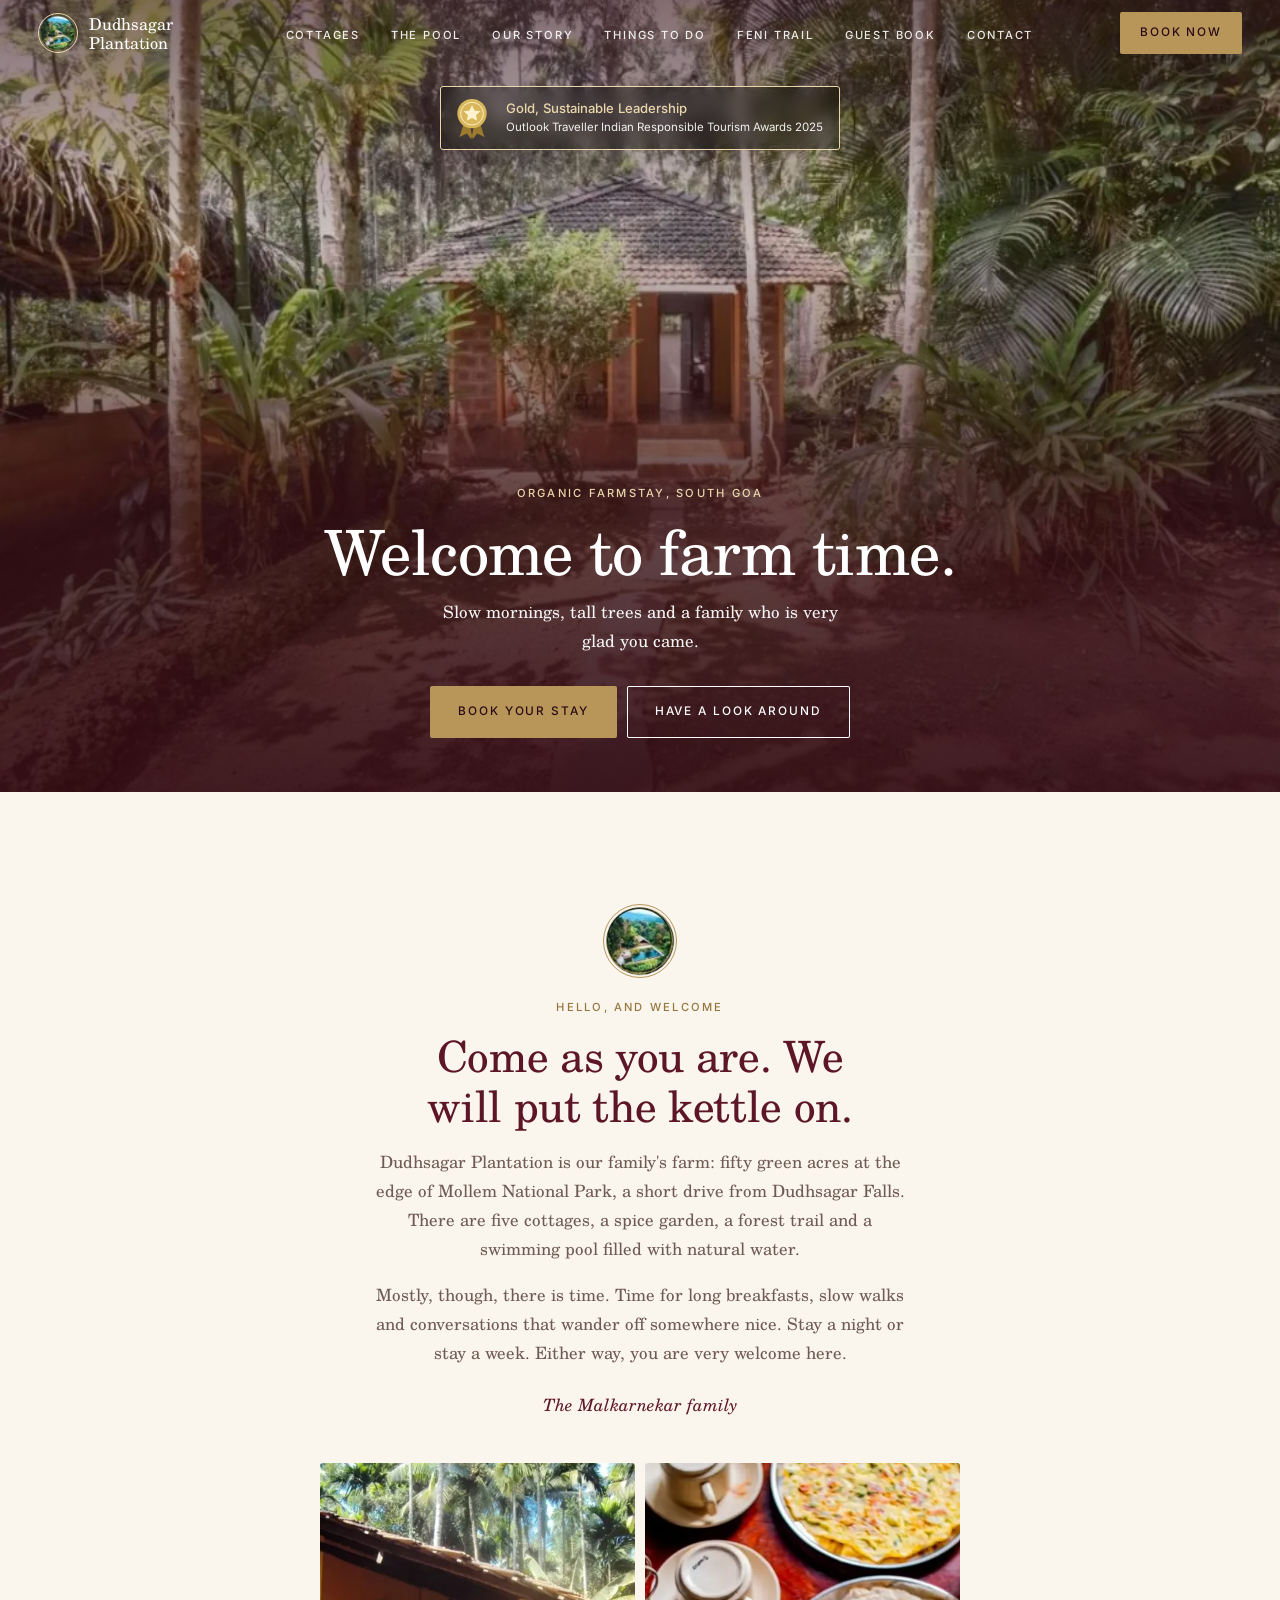
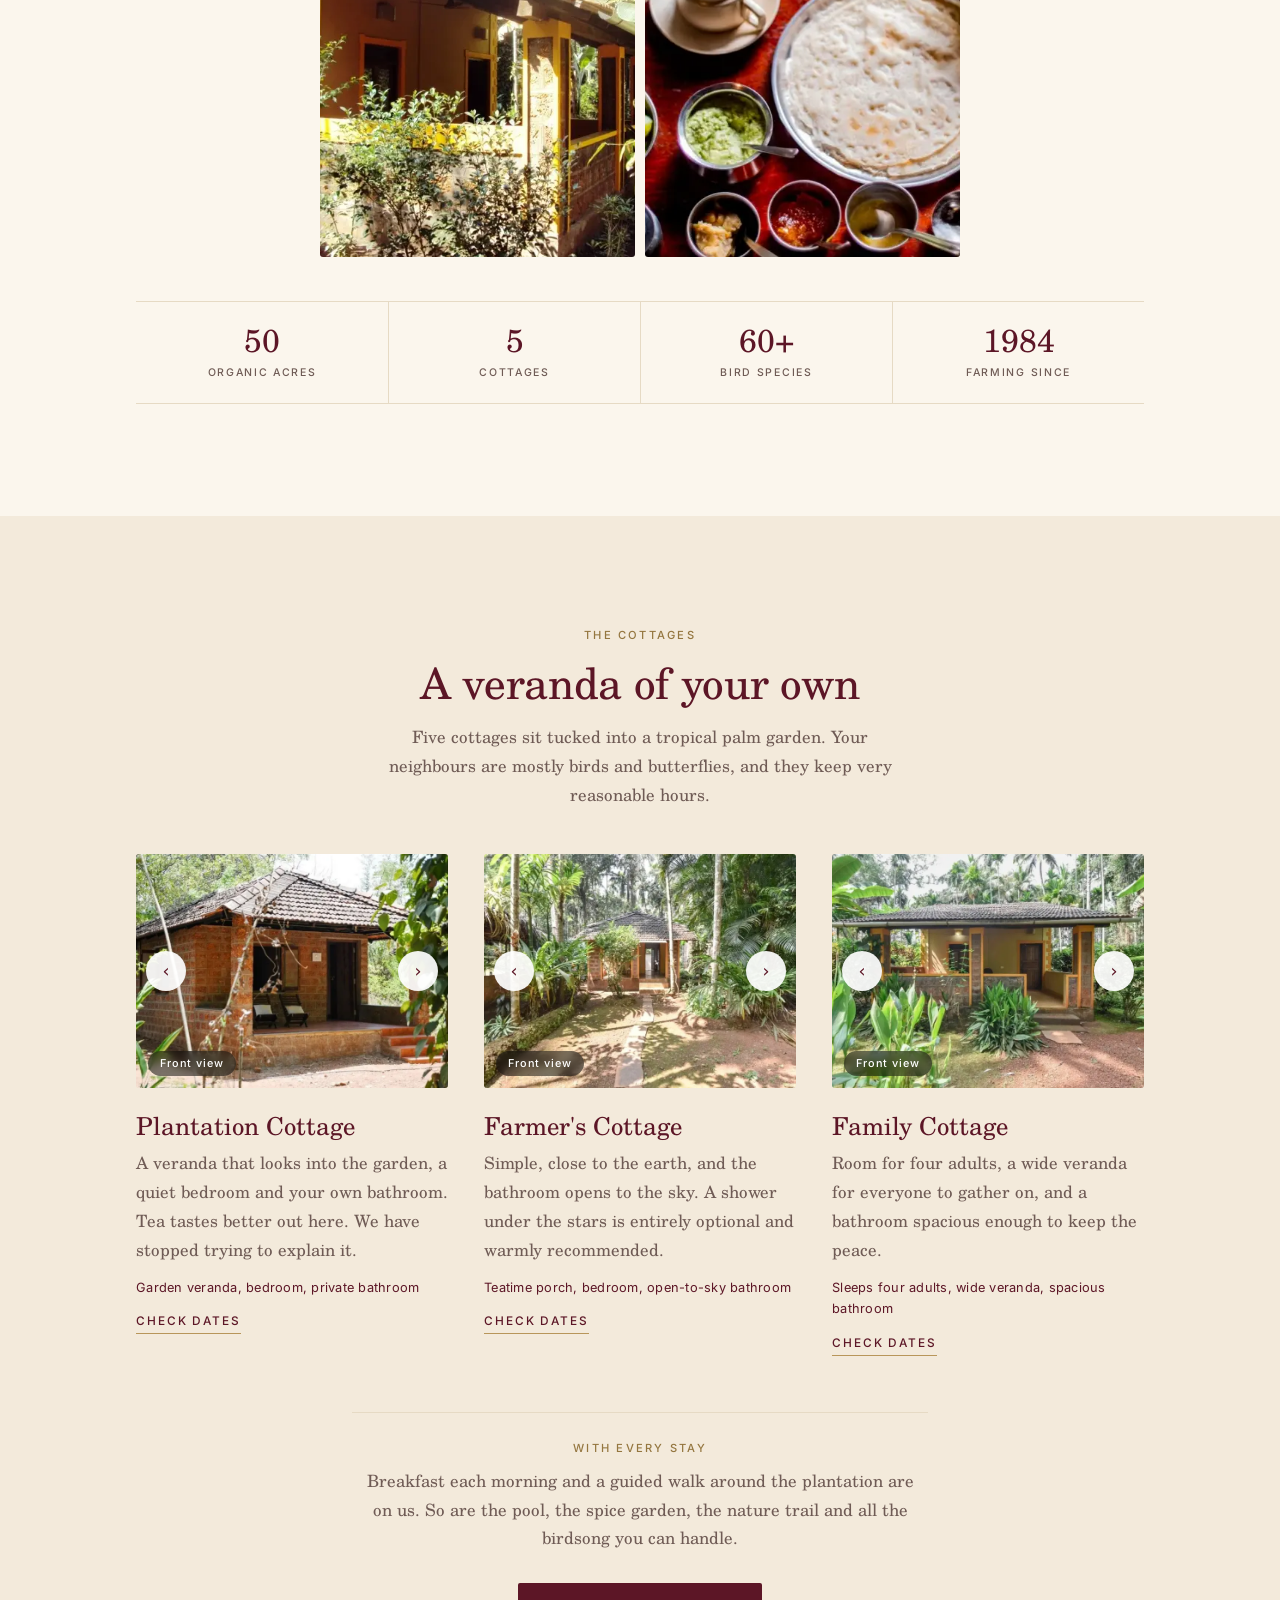
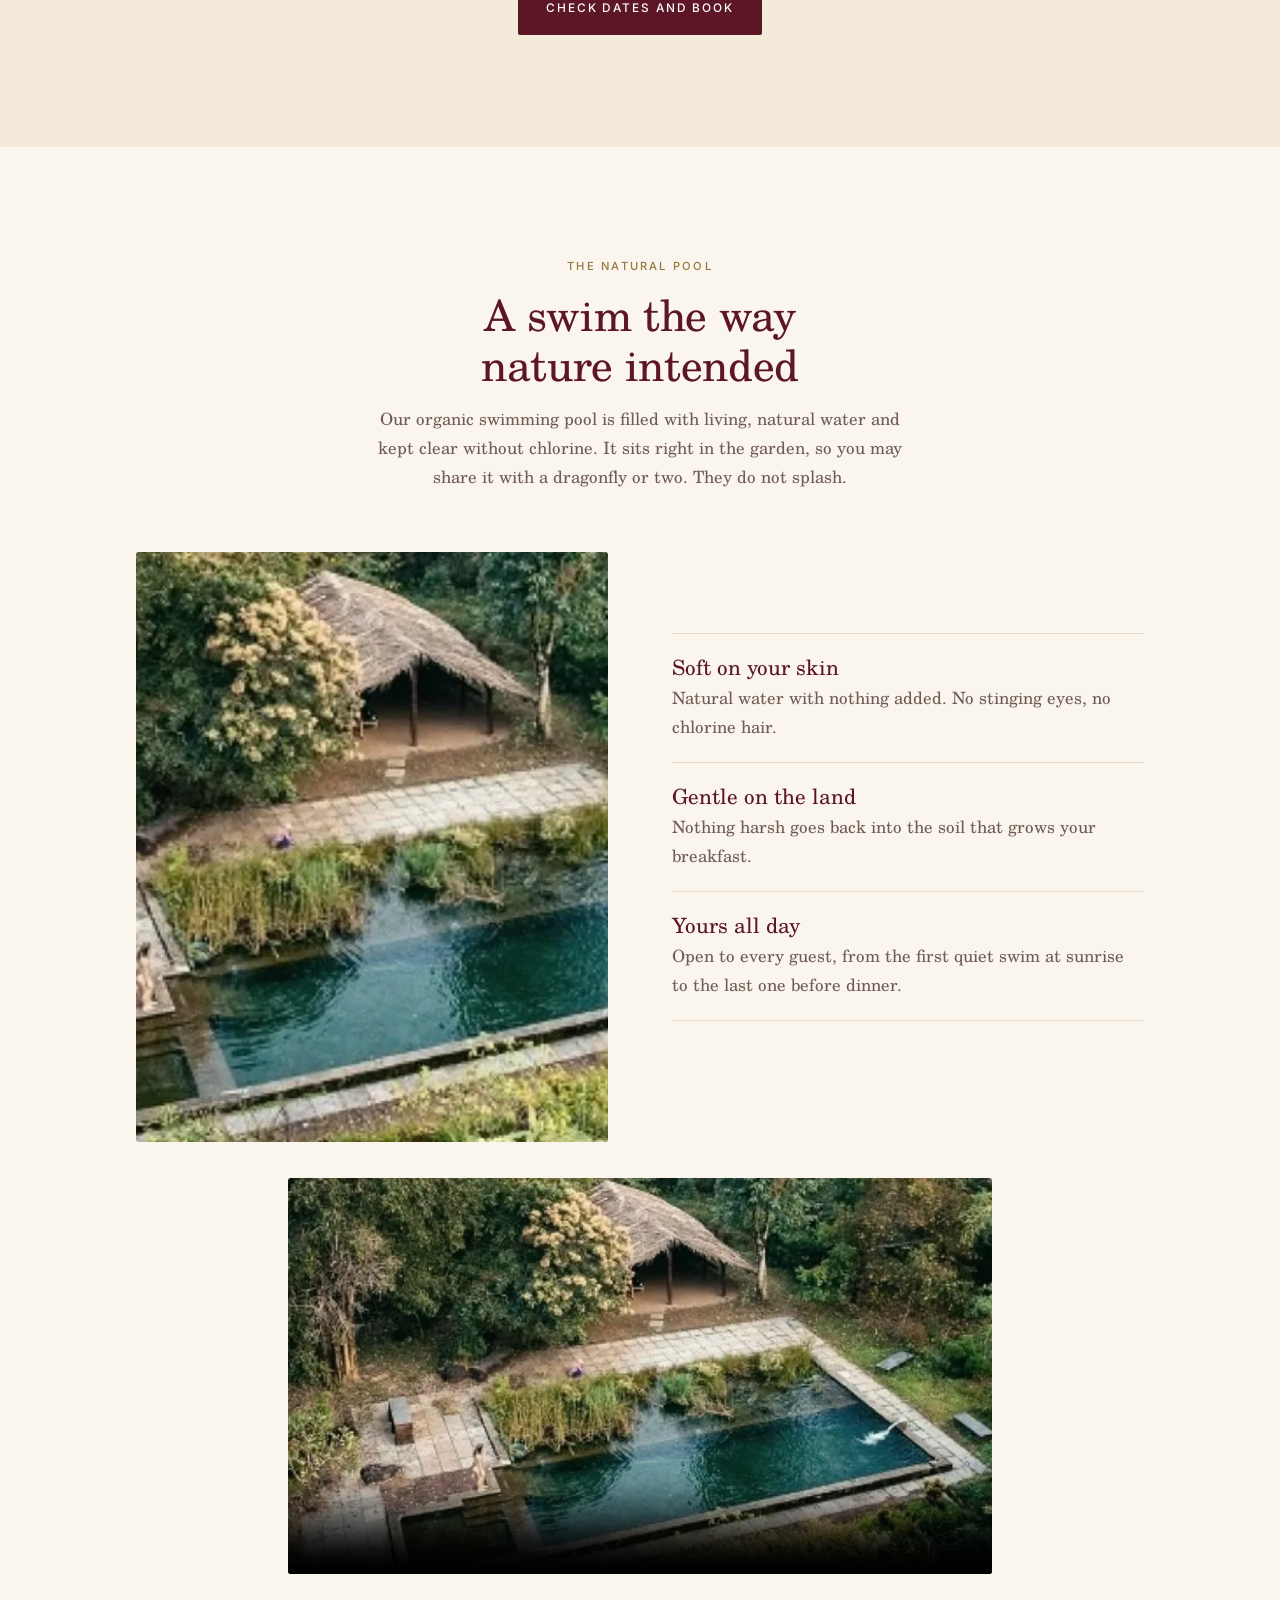
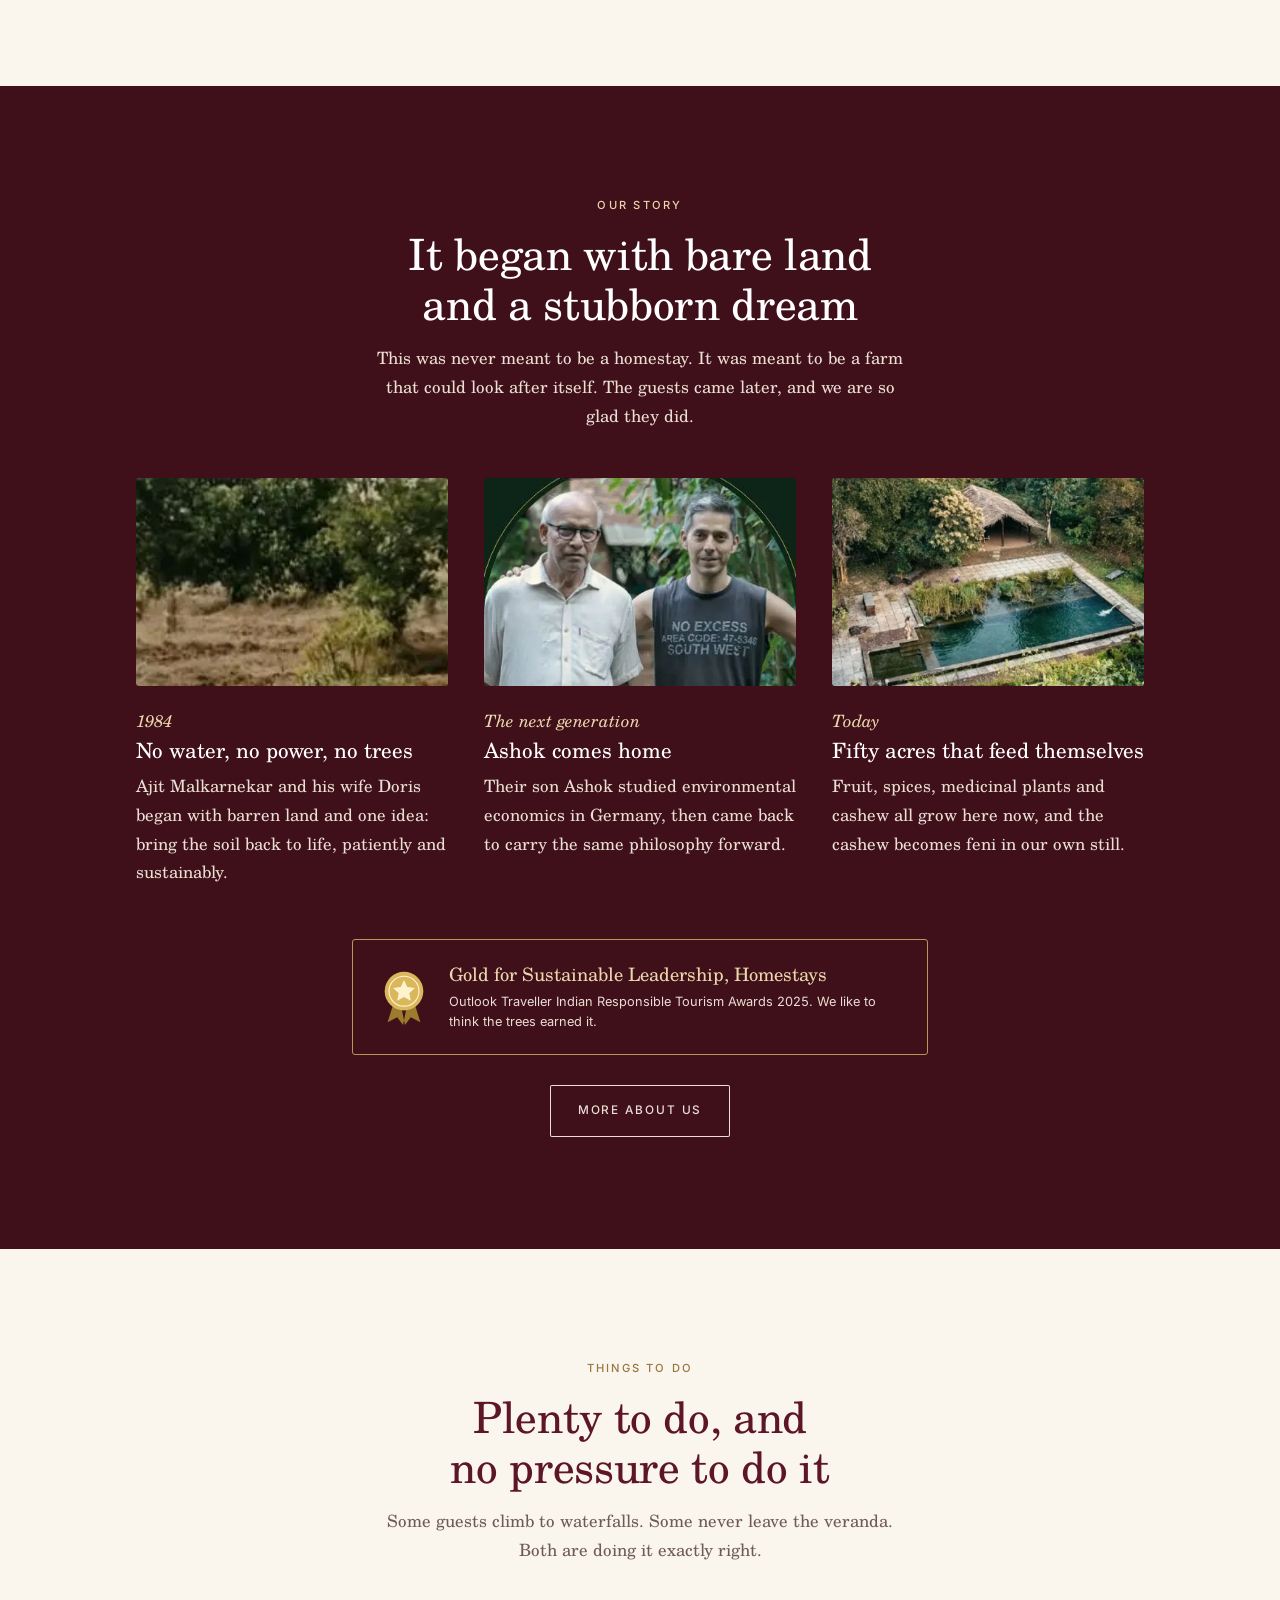
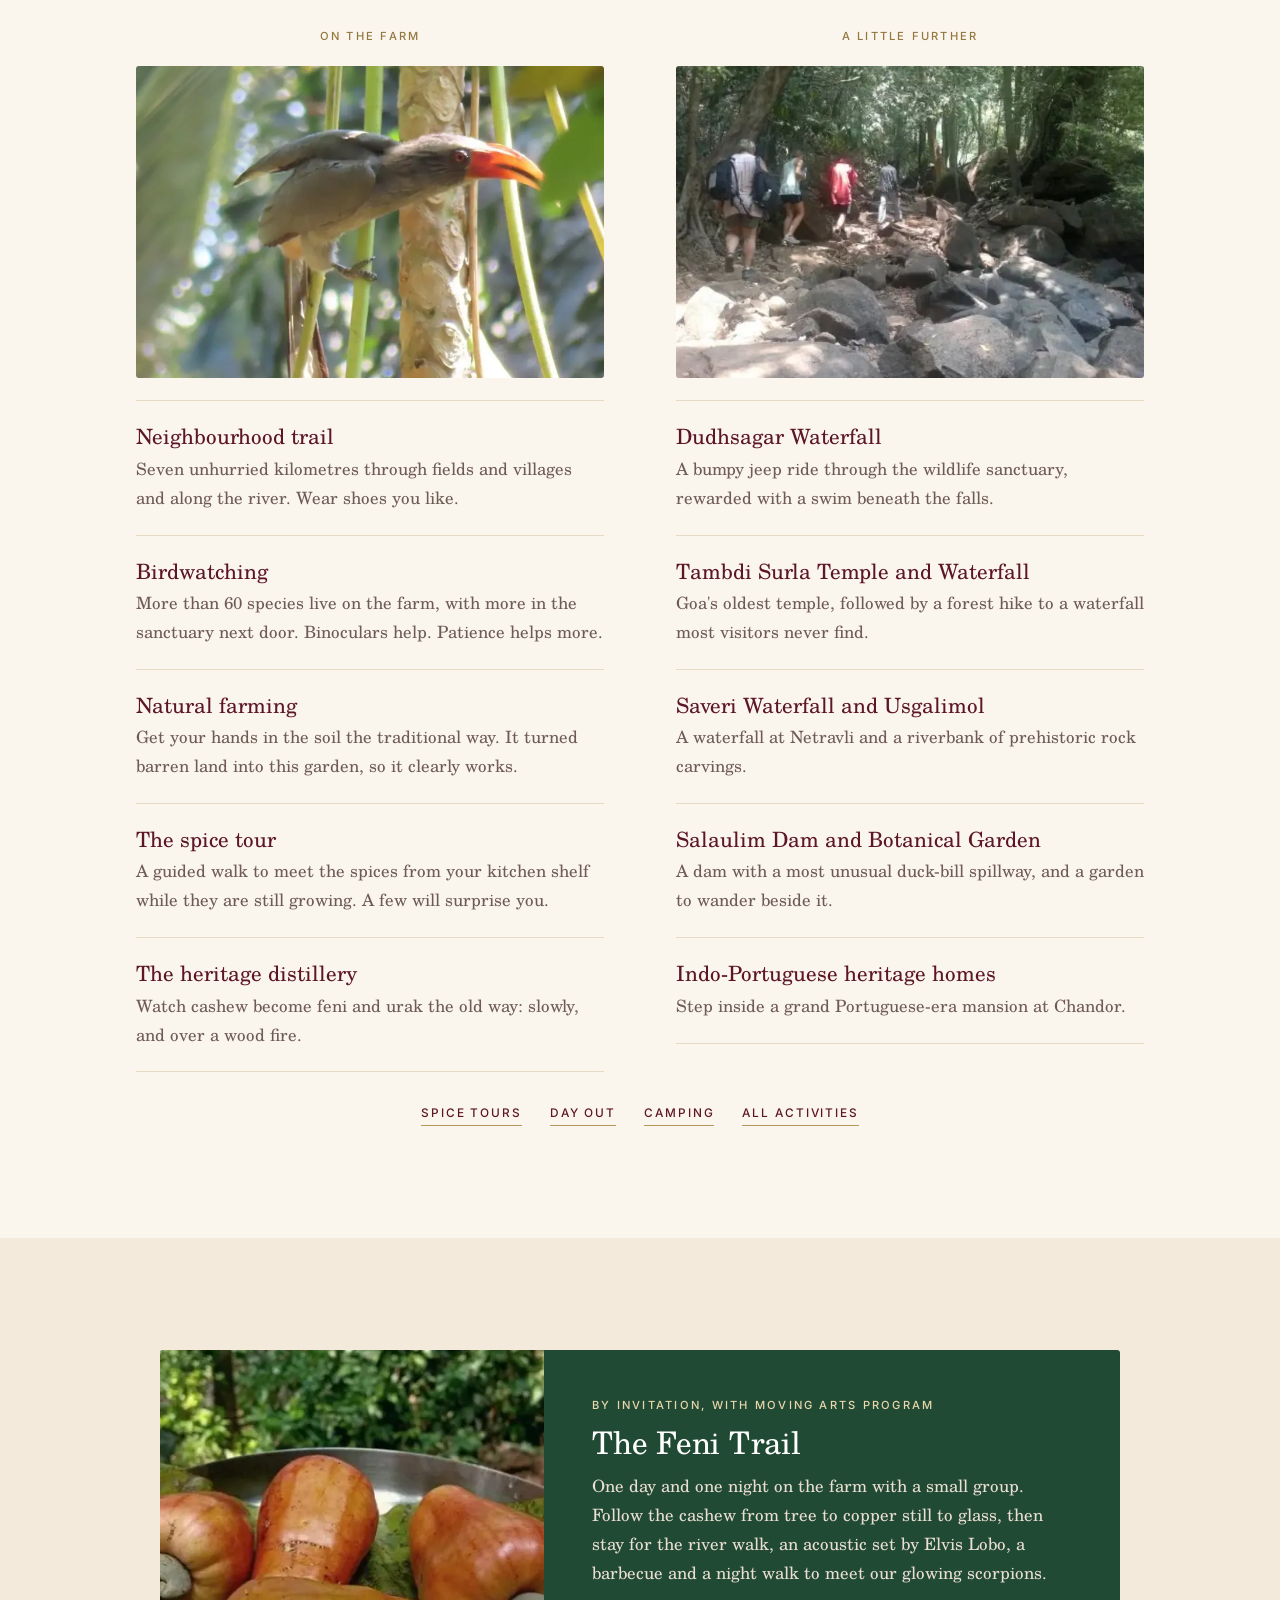
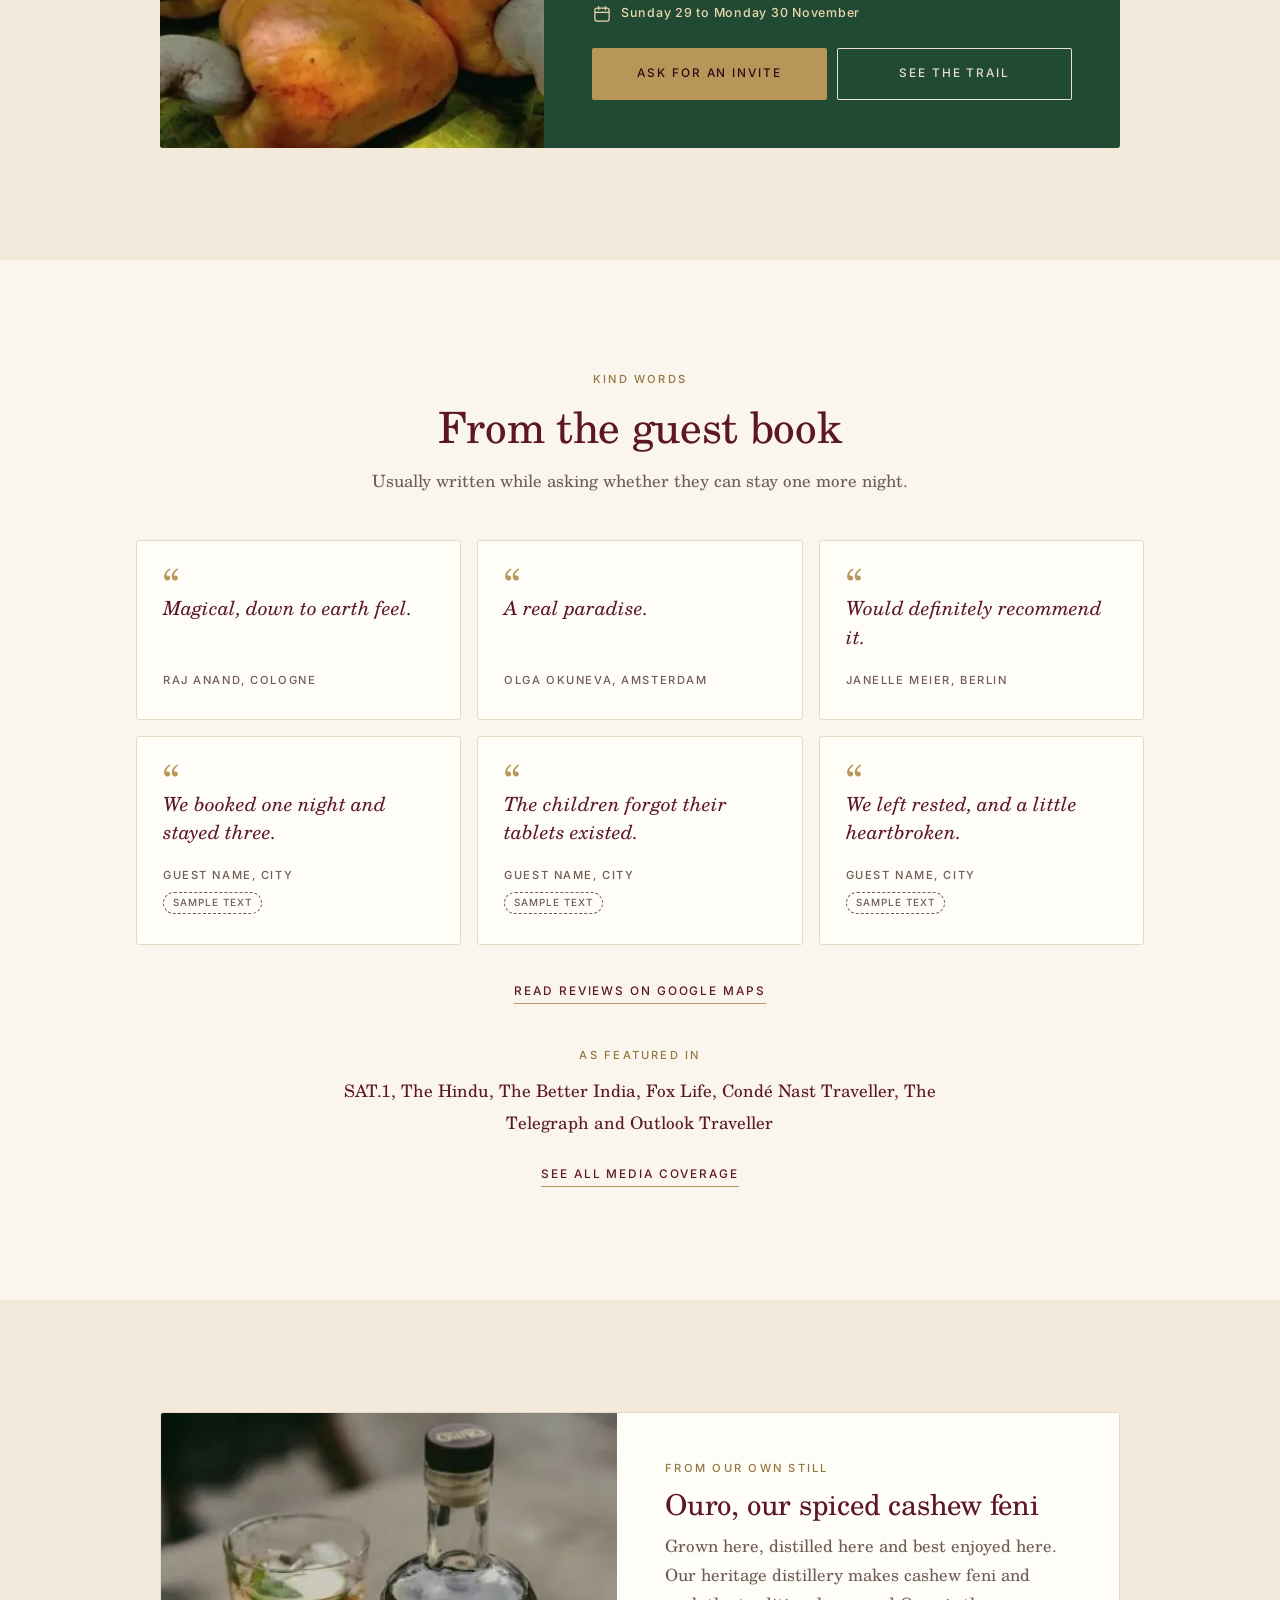
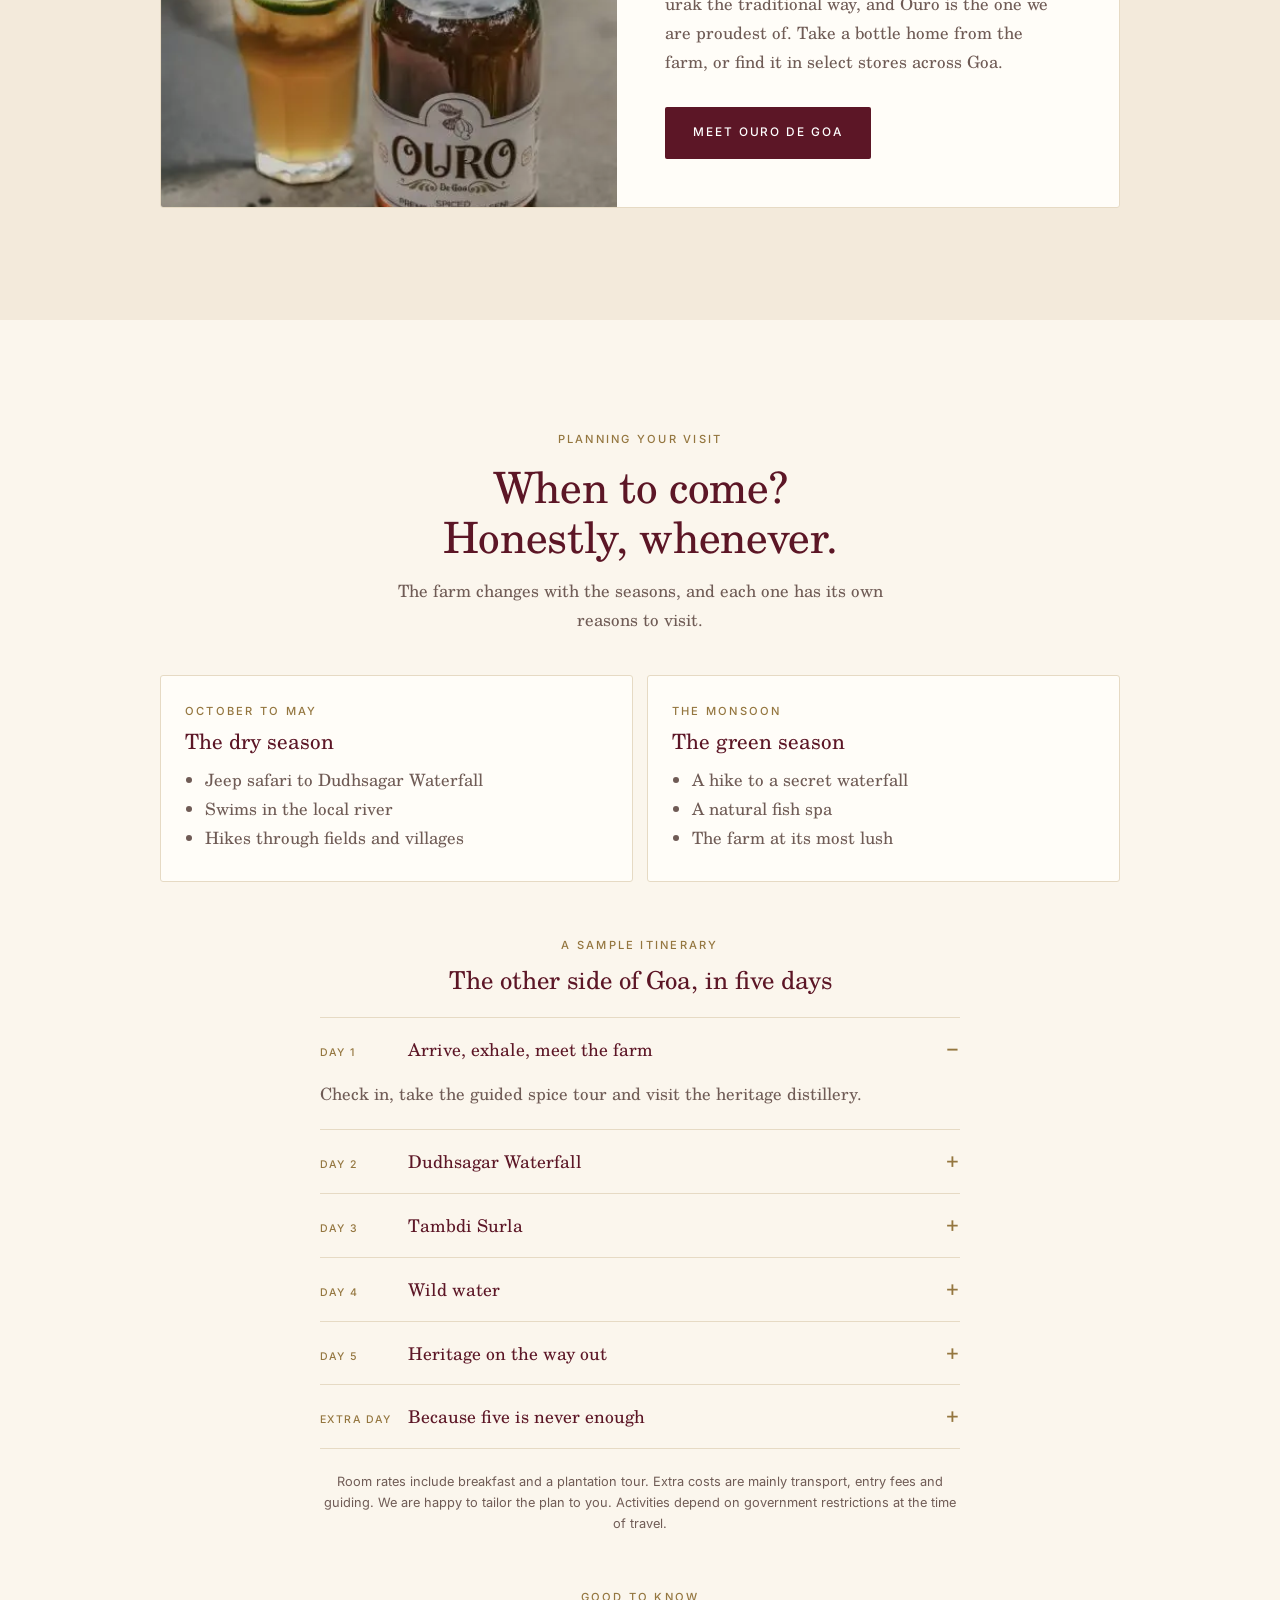
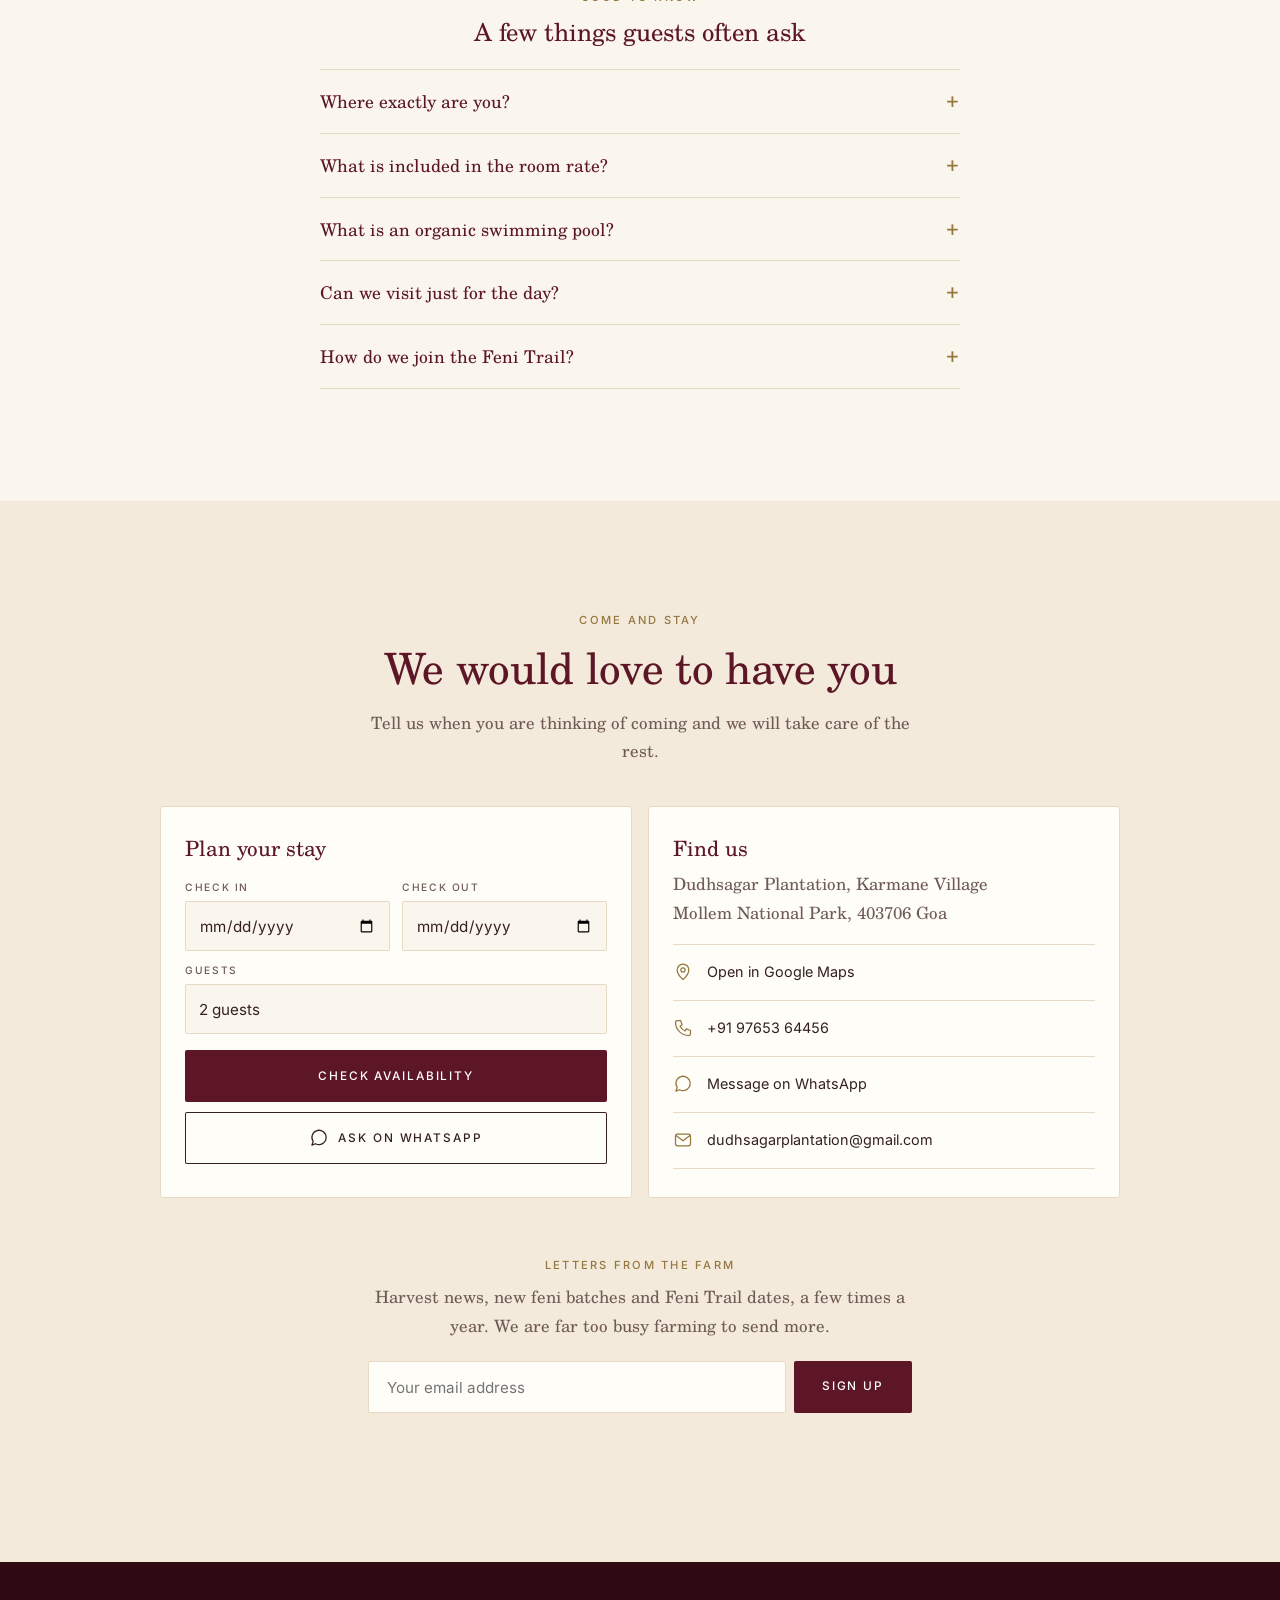
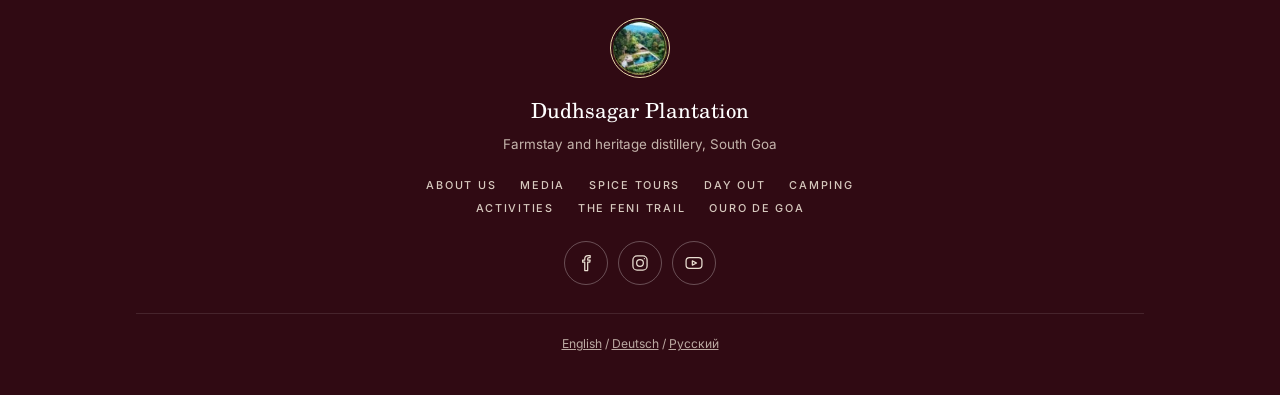
==== index.html @ 6efa7358 "Add Dudhsagar Plantation website pitch, option 2 Co-Authored-By: Claude Fable 5.2 <noreply@anthropic" ====
<!DOCTYPE html>
<html lang="en">
<head>
<meta charset="utf-8">
<meta name="viewport" content="width=device-width, initial-scale=1, viewport-fit=cover">
<meta name="theme-color" content="#3f0f1a">
<title>Dudhsagar Plantation | Organic Farmstay in South Goa</title>
<meta name="description" content="A family-run organic farmstay at the edge of Mollem National Park, South Goa. Five cottages, a natural swimming pool, a spice garden and a heritage feni distillery. Gold winner, Outlook Traveller Indian Responsible Tourism Awards 2025.">
<style>
@font-face{font-family:"DP Sans";font-weight:400;font-style:normal;font-display:swap;src:url("[data-uri]") format("woff")}
@font-face{font-family:"DP Sans";font-weight:500;font-style:normal;font-display:swap;src:url("[data-uri]") format("woff")}
@font-face{font-family:"DP Serif";font-weight:400;font-style:normal;font-display:swap;src:url("[data-uri]") format("woff")}
@font-face{font-family:"DP Serif";font-weight:400;font-style:italic;font-display:swap;src:url("[data-uri]") format("woff")}
:root{
  --img-pool:url("[data-uri]");
  --img-hero:url("[data-uri]");
  --img-side:url("[data-uri]");
  --img-breakfast:url("[data-uri]");
  --img-hornbill:url("[data-uri]");
  --img-hike:url("[data-uri]");
  --img-spice:url("[data-uri]");
  --img-ouro:url("[data-uri]");
  --img-family:url("[data-uri]");
  --img-land:url("[data-uri]");
  --img-logo:url("[data-uri]");
  --serif:"DP Serif","Century Schoolbook",Georgia,serif;
  --paper:#fbf6ed; --tint:#f3eadb; --tint2:#eadfca; --card:#fffdf8; --line:#e6dac4; --text:#33201f; --soft:#6f5b55; --ink:#5c1626;
  --brand:#5c1626; --gold:#b8965a; --gold-dk:#94763f; --gold-lt:#ead7ab; --on-gold:#2a0b12;
  --deep:#3f0f1a; --on-deep:#eadfd2; --bar:#300a13; --trail:#214a35;
  --shade:linear-gradient(180deg,rgba(48,10,19,.6) 0%,rgba(48,10,19,.24) 30%,rgba(48,10,19,.74) 62%,rgba(48,10,19,.92) 100%);
  --r:3px; --rs:2px; --pill:2px; --arch:3px; --dockr:6px; --dockri:3px;
  --ui:"DP Sans",system-ui,-apple-system,"Segoe UI",Roboto,sans-serif;
}
*{box-sizing:border-box;margin:0}
html{scroll-behavior:smooth;-webkit-text-size-adjust:100%}
body{font-family:var(--serif);font-weight:400;font-size:1.0625rem;line-height:1.7;color:var(--text);background:var(--paper);padding-bottom:calc(78px + env(safe-area-inset-bottom));overflow-x:hidden;-webkit-font-smoothing:antialiased}
img,video{max-width:100%;display:block}
a{color:inherit}
button{font:inherit;color:inherit}
:focus-visible{outline:2px solid var(--gold);outline-offset:3px}

/* ---- type: serif is for reading, sans is for tapping ---- */
h1,h2,h3{font-family:var(--serif);font-weight:400;color:var(--ink);text-wrap:balance}
h1{font-size:clamp(2.1rem,9.6vw,3.9rem);line-height:1.1;letter-spacing:-.01em}
h2{font-size:clamp(1.72rem,7.3vw,2.7rem);line-height:1.16;letter-spacing:-.008em}
h3{font-size:1.32rem;line-height:1.25}
p{max-width:36em}
em,.q{font-style:italic}
.lb{display:block;font:500 .7rem/1.4 var(--ui);letter-spacing:.2em;text-transform:uppercase;color:var(--gold-dk)}
.ui{font-family:var(--ui);font-size:.84rem;line-height:1.5}
.soft{color:var(--soft)}

.wrap{max-width:1080px;margin:0 auto;padding:0 24px}
.sec{padding:76px 0}
@media(min-width:900px){.sec{padding:112px 0}.wrap{padding:0 36px}}
.tint{background:var(--tint)}
.hd{text-align:center;max-width:34rem;margin:0 auto}
.hd h2{margin-top:14px}
.hd p{margin:16px auto 0;color:var(--soft)}
.pic{background-size:cover;background-position:center;background-color:var(--tint)}
svg.i{width:20px;height:20px;flex:none;fill:none;stroke:currentColor;stroke-width:1.5;stroke-linecap:round;stroke-linejoin:round}

.btn{display:inline-flex;align-items:center;justify-content:center;gap:9px;min-height:52px;padding:0 28px;border-radius:var(--pill);border:0;font:500 .74rem/1 var(--ui);letter-spacing:.16em;text-transform:uppercase;text-decoration:none;cursor:pointer;white-space:nowrap}
.b1{background:var(--brand);color:#fff}
.b2{background:var(--gold);color:var(--on-gold)}
.b3{background:transparent;box-shadow:inset 0 0 0 1px currentColor}
.btns{display:flex;flex-wrap:wrap;gap:10px;margin-top:30px}
.btns.c{justify-content:center}
@media(max-width:520px){.btns.stack .btn{flex:1 1 100%}}
.link{font:500 .74rem/1 var(--ui);letter-spacing:.16em;text-transform:uppercase;text-decoration:none;color:var(--brand);border-bottom:1px solid var(--gold);padding-bottom:5px;display:inline-block}

/* header */
.top{position:fixed;top:0;left:0;right:0;z-index:50;transition:background .25s;color:#fff}
.top.solid{background:var(--bar)}
.top .in{display:flex;align-items:center;justify-content:space-between;gap:10px;padding:12px 18px;max-width:1240px;margin:0 auto}
.brand{display:flex;align-items:center;gap:11px;text-decoration:none;font-size:1.02rem;line-height:1.15;color:#fff}
.brand i{width:40px;height:40px;border-radius:50%;flex:none;border:1px solid var(--gold-lt);background:var(--img-logo) center/cover}
.top nav{display:none}
.top nav a{font:500 .7rem var(--ui);letter-spacing:.16em;text-transform:uppercase;text-decoration:none;margin-left:26px;opacity:.9}
.top nav a:hover{color:var(--gold-lt);opacity:1}
.menu{background:rgba(0,0,0,.22);border:1px solid rgba(255,255,255,.55);border-radius:var(--pill);padding:11px 18px;font:500 .7rem/1 var(--ui);letter-spacing:.16em;text-transform:uppercase;cursor:pointer;color:#fff;backdrop-filter:blur(6px)}
.top .btn{display:none;min-height:42px;padding:0 20px}
@media(min-width:1040px){.top nav{display:block}.menu{display:none}.top .btn{display:inline-flex}}
.sheet{position:fixed;inset:0;z-index:60;background:var(--bar);color:#fff;padding:18px 26px 30px;display:none;flex-direction:column;overflow:auto}
.sheet.open{display:flex}
.sheet .x{align-self:flex-end;background:none;border:1px solid rgba(255,255,255,.5);border-radius:var(--pill);padding:11px 18px;font:500 .7rem/1 var(--ui);letter-spacing:.16em;text-transform:uppercase;cursor:pointer}
.sheet a.l{display:block;text-decoration:none;font-size:1.65rem;line-height:1.2;padding:13px 0;border-bottom:1px solid rgba(255,255,255,.12)}
.sheet .btns{margin-top:auto;padding-top:26px}
.sheet .lang{margin-top:18px;opacity:.8}

/* hero */
.hero{position:relative;min-height:88vh;min-height:88svh;display:flex;color:#fff;background:var(--img-hero) center/cover var(--deep)}
.hero::before{content:"";position:absolute;inset:0;background:var(--shade)}
.hero .wrap{position:relative;width:100%;display:flex;flex-direction:column;justify-content:space-between;align-items:center;gap:32px;text-align:center;padding-top:86px;padding-bottom:54px}
.award{display:inline-flex;align-items:center;gap:12px;text-align:left;text-decoration:none;background:rgba(0,0,0,.34);border:1px solid var(--gold-lt);border-radius:var(--r);padding:9px 16px 9px 9px;backdrop-filter:blur(8px);max-width:100%}
.award svg{width:44px;height:44px;flex:none}
.award b{display:block;font:500 .82rem/1.3 var(--ui);color:var(--gold-lt)}
.award span{display:block;font:400 .72rem/1.4 var(--ui);opacity:.92;margin-top:2px}
.hero .lb{color:var(--gold-lt)}
.hero h1{color:#fff;margin:14px 0 14px}
.hero p{margin:0 auto;max-width:25em;opacity:.95}

/* welcome */
.welcome{text-align:center}
.welcome .crest{width:74px;height:74px;border-radius:50%;margin:0 auto 22px;border:1px solid var(--gold);background:var(--img-logo) center/cover}
.welcome p{margin:18px auto 0}
.welcome .sig{margin-top:22px;color:var(--ink);font-style:italic}
.facts{display:grid;grid-template-columns:1fr 1fr;margin:44px auto 0;max-width:40rem;border-top:1px solid var(--line)}
.facts div{padding:22px 8px;border-bottom:1px solid var(--line)}
.facts div:nth-child(even){border-left:1px solid var(--line)}
.facts b{display:block;font-weight:400;font-size:2rem;line-height:1;color:var(--ink)}
.facts span{display:block;margin-top:9px;font:500 .66rem/1.5 var(--ui);letter-spacing:.16em;text-transform:uppercase;color:var(--soft)}
@media(min-width:760px){.facts{grid-template-columns:repeat(4,1fr);max-width:none}.facts div{border-left:1px solid var(--line)}.facts div:first-child{border-left:0}}

/* photo pairs */
.duo{display:grid;grid-template-columns:1fr 1fr;gap:10px;margin:44px auto 0;max-width:40rem}
.duo .pic{aspect-ratio:4/5;border-radius:var(--r)}
.actpic{aspect-ratio:3/2;border-radius:var(--r);margin:22px auto 0;max-width:40rem}

/* cottages */
.cots{display:grid;gap:52px;margin-top:44px}
.gal{position:relative;border-radius:var(--r);overflow:hidden;background:var(--tint2)}
.gal .rail{display:flex;overflow-x:auto;scroll-snap-type:x mandatory;-webkit-overflow-scrolling:touch;scrollbar-width:none}
.gal .rail::-webkit-scrollbar{display:none}
.gal figure{flex:0 0 100%;scroll-snap-align:start;position:relative;aspect-ratio:4/3}
.gal img{width:100%;height:100%;object-fit:cover}
.gal figcaption{position:absolute;left:12px;bottom:12px;background:rgba(0,0,0,.5);color:#fff;font:500 .68rem/1 var(--ui);letter-spacing:.08em;padding:7px 12px;border-radius:99px;backdrop-filter:blur(4px)}
.gal .hint{position:absolute;right:12px;bottom:12px;background:rgba(255,255,255,.9);color:var(--ink);font:500 .64rem/1 var(--ui);letter-spacing:.12em;text-transform:uppercase;padding:7px 11px;border-radius:99px}
.gal .nav{display:none;position:absolute;top:50%;transform:translateY(-50%);width:40px;height:40px;border-radius:50%;border:0;background:rgba(255,255,255,.92);color:var(--ink);cursor:pointer;font:400 1.1rem/1 var(--ui);align-items:center;justify-content:center}
.gal .nav.pv{left:10px}.gal .nav.nx{right:10px}
@media(hover:hover) and (pointer:fine){.gal .nav{display:flex}.gal .hint{display:none}}
.gal.empty .nav{display:none}
.gal.empty{aspect-ratio:16/9;display:flex;align-items:center;justify-content:center;text-align:center;color:var(--soft)}
.gal.empty .rail,.gal.empty .hint{display:none}
.gal .none{display:none}
.gal.empty .none{display:block}
.gal.empty svg{display:block;width:64px;height:64px;margin:0 auto 8px;color:var(--gold-dk);fill:none;stroke:currentColor;stroke-width:1.1;stroke-linecap:round;stroke-linejoin:round}
.cot h3{margin-top:22px;font-size:1.55rem}
.cot p{margin-top:8px;color:var(--soft)}
.cot .feat{margin-top:12px;color:var(--ink);font-family:var(--ui);font-size:.8rem;letter-spacing:.02em}
.cot .link{margin-top:18px}
.incl{margin:56px auto 0;max-width:36rem;text-align:center;padding:28px 6px 0;border-top:1px solid var(--line)}
.incl p{margin:10px auto 0;color:var(--soft)}
@media(min-width:720px){.cots{grid-template-columns:repeat(3,1fr);gap:24px}.cot h3{font-size:1.35rem}}
@media(min-width:1000px){.cots{gap:36px}.cot h3{font-size:1.55rem}}

/* pool */
.poolpic{width:100%;aspect-ratio:4/5;border-radius:var(--arch);margin:40px auto 0;max-width:30rem}
.pts{margin:36px auto 0;max-width:34rem;border-top:1px solid var(--line)}
.pt{padding:20px 0;border-bottom:1px solid var(--line)}
.pt p{color:var(--soft);margin-top:4px}
.vid{margin:36px auto 0;max-width:44rem;border-radius:var(--r);overflow:hidden;background:#000}
.vid video{width:100%;aspect-ratio:16/9;object-fit:cover}
@media(min-width:900px){.poolgrid{display:grid;grid-template-columns:1fr 1fr;gap:64px;align-items:center;margin-top:20px}.poolgrid .pts{margin-top:0}}

/* story */
.story{background:var(--deep);color:var(--on-deep)}
.story h2,.story h3{color:#fff}
.story .lb{color:var(--gold-lt)}
.story .hd p{color:var(--on-deep)}
.tl{margin-top:48px;display:grid;gap:44px}
.tl .pic{aspect-ratio:3/2;border-radius:var(--r)}
.tl .yr{display:block;margin-top:20px;font-style:italic;color:var(--gold-lt)}
.tl h3{margin-top:2px}
.tl p{margin-top:8px}
.prize{display:flex;gap:16px;align-items:center;margin:52px auto 0;max-width:36rem;padding:22px;border:1px solid var(--gold);border-radius:var(--r);text-decoration:none}
.prize svg{width:58px;height:58px;flex:none}
.prize b{display:block;font-weight:400;font-size:1.16rem;line-height:1.3;color:var(--gold-lt)}
.prize span{display:block;font:400 .8rem/1.55 var(--ui);margin-top:6px}
@media(min-width:900px){.tl{grid-template-columns:repeat(3,1fr);gap:36px}}

/* lists */
.sub{margin-top:56px;text-align:center}
.rows{margin:22px auto 0;max-width:40rem;border-top:1px solid var(--line)}
.row{padding:22px 0;border-bottom:1px solid var(--line)}
.row p{color:var(--soft);margin-top:5px}
@media(min-width:900px){.cols{display:grid;grid-template-columns:1fr 1fr;gap:72px}.cols .sub{margin-top:64px}}

/* feni trail */
.trail{background:var(--trail);color:var(--on-deep);border-radius:var(--r);overflow:hidden;display:grid;max-width:60rem;margin:0 auto}
.trail .pic{height:168px}
.trail .t{padding:28px 24px 32px}
.trail .lb{color:var(--gold-lt)}
.trail h2{color:#fff;margin-top:10px;font-size:1.95rem}
.trail p{margin-top:12px}
.trail .when{margin-top:16px;font:500 .78rem/1.5 var(--ui);letter-spacing:.06em;color:var(--gold-lt);display:flex;gap:9px;align-items:center}
.trail .btns{margin-top:24px}
.trail .btn{flex:1 1 150px;padding:0 14px}
@media(min-width:800px){.trail{grid-template-columns:.8fr 1.2fr}.trail .pic{height:100%;min-height:340px}.trail .t{padding:48px}}

/* guest book */
.book-rail{display:flex;gap:14px;overflow-x:auto;scroll-snap-type:x mandatory;-webkit-overflow-scrolling:touch;scrollbar-width:none;padding:2px 24px 6px;margin:40px -24px 0}
.book-rail::-webkit-scrollbar{display:none}
.guest{flex:0 0 82%;max-width:340px;scroll-snap-align:center;background:var(--card);border:1px solid var(--line);border-radius:var(--r);padding:30px 26px;display:flex;flex-direction:column}
.guest .mk{font-size:2.6rem;line-height:.6;color:var(--gold);height:22px}
.guest q{display:block;quotes:none;font-style:italic;font-size:1.22rem;line-height:1.45;color:var(--ink);margin-bottom:22px}
.guest .who{margin-top:auto;font:500 .7rem/1.5 var(--ui);letter-spacing:.14em;text-transform:uppercase;color:var(--soft)}
.guest .tag{display:inline-block;margin-top:8px;font:500 .62rem/1 var(--ui);letter-spacing:.1em;text-transform:uppercase;color:var(--soft);border:1px dashed var(--soft);border-radius:99px;padding:5px 9px}
.press{text-align:center;margin-top:44px}
.press p{margin:10px auto 0;color:var(--ink);font-size:1.08rem;line-height:1.9}
@media(min-width:900px){.book-rail{display:grid;grid-template-columns:repeat(3,1fr);gap:16px;overflow:visible;margin:44px 0 0;padding:0}.guest{max-width:none}}

/* ouro */
.ouro{display:grid;border-radius:var(--r);overflow:hidden;background:var(--card);border:1px solid var(--line);max-width:60rem;margin:0 auto}
.ouro .pic{aspect-ratio:16/10}
.ouro .t{padding:28px 24px 32px}
.ouro h2{margin-top:10px;font-size:1.8rem}
.ouro p{margin-top:12px;color:var(--soft)}
@media(min-width:800px){.ouro{grid-template-columns:1fr 1.1fr;align-items:center}.ouro .pic{aspect-ratio:auto;height:100%;min-height:320px}.ouro .t{padding:48px}}

/* planning */
.seasons{display:grid;gap:14px;margin:40px auto 0;max-width:60rem}
.season{border-radius:var(--r);padding:28px 24px;background:var(--card);border:1px solid var(--line)}
.season h3{margin-top:8px}
.season ul{margin:12px 0 0;padding-left:20px;color:var(--soft)}
@media(min-width:800px){.seasons{grid-template-columns:1fr 1fr}}
.acc{margin:22px auto 0;max-width:40rem;border-top:1px solid var(--line)}
details{border-bottom:1px solid var(--line)}
summary{list-style:none;cursor:pointer;display:flex;align-items:baseline;gap:14px;padding:19px 0;font-size:1.1rem;line-height:1.35;color:var(--ink)}
summary::-webkit-details-marker{display:none}
summary i{font:500 .66rem/1 var(--ui);font-style:normal;letter-spacing:.14em;text-transform:uppercase;color:var(--gold-dk);min-width:7em;white-space:nowrap}
summary::after{content:"+";margin-left:auto;padding-left:12px;font:300 1.4rem/1 var(--ui);color:var(--gold-dk)}
details[open] summary::after{content:"\2212"}
details p{padding:0 0 20px;color:var(--soft)}
.note{margin:22px auto 0;max-width:40rem;font:400 .8rem/1.65 var(--ui);color:var(--soft);text-align:center}

/* come and stay */
.stay{display:grid;gap:16px;margin:40px auto 0;max-width:60rem}
.box{background:var(--card);border:1px solid var(--line);border-radius:var(--r);padding:28px 24px}
.fields{display:grid;grid-template-columns:1fr 1fr;gap:12px;margin-top:18px}
.fields label{display:block;min-width:0;font:500 .64rem/1.4 var(--ui);letter-spacing:.16em;text-transform:uppercase;color:var(--soft)}
.fields label.w{grid-column:1/-1}
.fields input,.fields select{width:100%;min-width:0;max-width:100%;-webkit-appearance:none;appearance:none;margin-top:7px;min-height:50px;padding:0 13px;font:400 .95rem var(--ui);letter-spacing:0;text-transform:none;color:var(--text);background:var(--paper);border:1px solid var(--line);border-radius:var(--rs)}
.box .btns{margin-top:16px}
.box .btns .btn{flex:1 1 170px}
.box address{font-style:normal;margin-top:8px;color:var(--soft)}
.clist{margin-top:16px;border-top:1px solid var(--line)}
.clist a{display:flex;align-items:center;gap:14px;min-height:56px;border-bottom:1px solid var(--line);text-decoration:none;font-family:var(--ui);font-size:.9rem;word-break:break-word}
.clist svg{color:var(--gold-dk)}
.news{text-align:center;margin:60px auto 0;max-width:34rem}
.news p{margin:10px auto 0;color:var(--soft)}
.news form{display:flex;flex-wrap:wrap;gap:8px;margin-top:20px}
.news input{flex:1 1 200px;min-width:0;min-height:52px;padding:0 18px;border-radius:var(--pill);border:1px solid var(--line);font:400 .95rem var(--ui);background:var(--card);color:var(--text)}
.news output{display:block;min-height:1.6em;margin-top:10px;color:var(--brand)}
@media(min-width:900px){.stay{grid-template-columns:1fr 1fr}}

footer{background:var(--bar);color:var(--on-deep);padding:56px 0 40px;text-align:center}
footer .crest{width:60px;height:60px;border-radius:50%;margin:0 auto 14px;border:1px solid var(--gold-lt);background:var(--img-logo) center/cover}
footer .nm{font-size:1.3rem;color:#fff}
.flinks{display:flex;flex-wrap:wrap;justify-content:center;gap:12px 24px;margin:26px auto 0;max-width:30rem}
.flinks a{font:500 .68rem/1 var(--ui);letter-spacing:.16em;text-transform:uppercase;text-decoration:none;opacity:.9}
.soc{display:flex;justify-content:center;gap:10px;margin-top:28px}
.soc a{display:grid;place-items:center;width:44px;height:44px;border-radius:50%;border:1px solid rgba(255,255,255,.28)}
.legal{margin-top:28px;padding-top:20px;border-top:1px solid rgba(255,255,255,.14);font:400 .76rem/1.7 var(--ui);opacity:.75}

/* dock */
.dock{position:fixed;z-index:45;left:12px;right:12px;bottom:calc(12px + env(safe-area-inset-bottom));display:grid;grid-template-columns:1fr 50px 50px;gap:6px;background:var(--bar);padding:6px;border-radius:var(--dockr);box-shadow:0 14px 36px -12px rgba(0,0,0,.6);border:1px solid rgba(255,255,255,.12);max-width:460px;margin:0 auto}
.dock a{display:flex;align-items:center;justify-content:center;min-height:48px;border-radius:var(--dockri);font:500 .72rem/1 var(--ui);letter-spacing:.16em;text-transform:uppercase;text-decoration:none;color:#fff;background:rgba(255,255,255,.1)}
.dock a.p{background:var(--gold);color:var(--on-gold)}
@media(min-width:1040px){.dock{display:none}body{padding-bottom:0}}
@media(prefers-reduced-motion:reduce){html{scroll-behavior:auto}.top{transition:none}}
</style>
</head>
<body>

<svg width="0" height="0" style="position:absolute" aria-hidden="true">
  <symbol id="pin" viewBox="0 0 24 24"><path d="M12 21s7-6.2 7-11.5a7 7 0 0 0-14 0C5 14.8 12 21 12 21Z"/><circle cx="12" cy="9.5" r="2.5"/></symbol>
  <symbol id="cal" viewBox="0 0 24 24"><rect x="3.5" y="5" width="17" height="15.5" rx="2.5"/><path d="M3.5 10h17M8 3v4m8-4v4"/></symbol>
  <symbol id="phone" viewBox="0 0 24 24"><path d="M5 3h4l2 5-2.5 1.5a11 11 0 0 0 6 6L16 13l5 2v4a2 2 0 0 1-2 2A16 16 0 0 1 3 5a2 2 0 0 1 2-2Z"/></symbol>
  <symbol id="chat" viewBox="0 0 24 24"><path d="M20.5 11.5a8.5 8.5 0 0 1-12.6 7.4L3.5 20.5l1.6-4.3A8.5 8.5 0 1 1 20.5 11.5Z"/></symbol>
  <symbol id="mail" viewBox="0 0 24 24"><rect x="3" y="5" width="18" height="14" rx="2.5"/><path d="m4 7 8 6 8-6"/></symbol>
  <symbol id="fb" viewBox="0 0 24 24"><path d="M14 8.5V7c0-1 .5-1.5 1.5-1.5H17V3h-2.5C12 3 10.5 4.5 10.5 7v1.5H8V11h2.5v10H14V11h2.5l.5-2.5H14Z"/></symbol>
  <symbol id="ig" viewBox="0 0 24 24"><rect x="3.5" y="3.5" width="17" height="17" rx="5"/><circle cx="12" cy="12" r="4"/><path d="M17.2 6.8h.01"/></symbol>
  <symbol id="yt" viewBox="0 0 24 24"><rect x="2.5" y="5.5" width="19" height="13" rx="4"/><path d="m10 9.5 5 2.5-5 2.5v-5Z"/></symbol>
  <symbol id="hut" viewBox="0 0 84 84"><path d="M10 44 42 18l32 26M17 40v28h50V40M36 68V50h12v18M6 68h72M60 26c2-8 8-12 14-12-1 6-5 11-11 13M24 26c-2-8-8-12-14-12 1 6 5 11 11 13"/></symbol>
  <symbol id="medal" viewBox="0 0 60 60">
    <path d="M20 34 13 56l10-5 6 8 4-20Zm20 0 7 22-10-5-6 8-4-20Z" fill="#9c7a2e"/>
    <circle cx="30" cy="24" r="20" fill="#d9b75a"/><circle cx="30" cy="24" r="15.5" fill="none" stroke="#fff3cf" stroke-width="1.2"/>
    <path d="m30 12.5 3.4 7.2 7.9 1-5.8 5.4 1.5 7.8L30 30l-7 3.9 1.5-7.8-5.8-5.4 7.9-1Z" fill="#fff3cf"/>
  </symbol>
</svg>

<header class="top" id="topbar">
  <div class="in">
    <a class="brand" href="#top"><i></i><span>Dudhsagar<br>Plantation</span></a>
    <nav aria-label="Main">
      <a href="#cottages">Cottages</a>
      <a href="#pool">The pool</a>
      <a href="#story">Our story</a>
      <a href="#activities">Things to do</a>
      <a href="#feni-trail">Feni Trail</a>
      <a href="#guests">Guest book</a>
      <a href="#contact">Contact</a>
    </nav>
    <a class="btn b2" href="https://live.ipms247.com/booking/book-rooms-dudhsagarplantation" target="_blank" rel="noopener">Book now</a>
    <button class="menu" id="openMenu" aria-haspopup="dialog" aria-controls="sheet">Menu</button>
  </div>
</header>

<div class="sheet" id="sheet" role="dialog" aria-modal="true" aria-label="Menu">
  <button class="x" id="closeMenu">Close</button>
  <a class="l" href="#welcome">Welcome</a>
  <a class="l" href="#cottages">The cottages</a>
  <a class="l" href="#pool">The natural pool</a>
  <a class="l" href="#story">Our story</a>
  <a class="l" href="#activities">Things to do</a>
  <a class="l" href="#feni-trail">The Feni Trail</a>
  <a class="l" href="#guests">Guest book</a>
  <a class="l" href="#planning">Planning your visit</a>
  <a class="l" href="#contact">Come and stay</a>
  <div class="btns stack">
    <a class="btn b2" href="https://live.ipms247.com/booking/book-rooms-dudhsagarplantation" target="_blank" rel="noopener">Book your stay</a>
    <a class="btn b3" href="tel:+919765364456"><svg class="i"><use href="#phone"/></svg>Call the farm</a>
  </div>
  <p class="lang ui"><a href="https://dudhsagarplantation.com/">English</a> / <a href="https://dudhsagarplantation.com/de/urlaub-auf-biohof" lang="de">Deutsch</a> / <a href="https://dudhsagarplantation.com/ru/farm-%d0%be%d1%82%d0%b4%d1%8b%d1%85-%d0%b3%d0%be%d0%b0" lang="ru">Русский</a></p>
</div>

<main id="top">

<section class="hero">
  <div class="wrap">
    <a class="award" href="https://www.outlooktraveller.com/irta/2025" target="_blank" rel="noopener">
      <svg aria-hidden="true"><use href="#medal"/></svg>
      <div><b>Gold, Sustainable Leadership</b><span>Outlook Traveller Indian Responsible Tourism Awards 2025</span></div>
    </a>
    <div>
      <span class="lb">Organic farmstay, South Goa</span>
      <h1>Welcome to farm time.</h1>
      <p>Slow mornings, tall trees and a family who is very glad you came.</p>
      <div class="btns c stack">
        <a class="btn b2" href="https://live.ipms247.com/booking/book-rooms-dudhsagarplantation" target="_blank" rel="noopener">Book your stay</a>
        <a class="btn b3" href="#welcome">Have a look around</a>
      </div>
    </div>
  </div>
</section>

<section class="sec welcome" id="welcome">
  <div class="wrap">
    <div class="crest" role="img" aria-label="Dudhsagar Plantation"></div>
    <div class="hd">
      <span class="lb">Hello, and welcome</span>
      <h2>Come as you are. We will put the kettle on.</h2>
      <p>Dudhsagar Plantation is our family's farm: fifty green acres at the edge of Mollem National Park, a short drive from Dudhsagar Falls. There are five cottages, a spice garden, a forest trail and a swimming pool filled with natural water.</p>
      <p>Mostly, though, there is time. Time for long breakfasts, slow walks and conversations that wander off somewhere nice. Stay a night or stay a week. Either way, you are very welcome here.</p>
      <p class="sig">The Malkarnekar family</p>
    </div>
    <div class="duo">
      <div class="pic" style="background-image:var(--img-side)" role="img" aria-label="A cottage among the palms at Dudhsagar Plantation"></div>
      <div class="pic" style="background-image:var(--img-breakfast)" role="img" aria-label="Breakfast on the farm: dosas, chutneys, fruit and coffee"></div>
    </div>
    <div class="facts">
      <div><b>50</b><span>Organic acres</span></div>
      <div><b>5</b><span>Cottages</span></div>
      <div><b>60+</b><span>Bird species</span></div>
      <div><b>1984</b><span>Farming since</span></div>
    </div>
  </div>
</section>

<section class="sec tint" id="cottages">
  <div class="wrap">
    <div class="hd">
      <span class="lb">The cottages</span>
      <h2>A veranda of your own</h2>
      <p>Five cottages sit tucked into a tropical palm garden. Your neighbours are mostly birds and butterflies, and they keep very reasonable hours.</p>
    </div>
    <div class="cots">
      <article class="cot">
        <div class="gal"><div class="rail" tabindex="0" aria-label="Plantation Cottage photos"><figure><img decoding="async" src="[data-uri]" alt="Plantation Cottage: Front view"><figcaption>Front view</figcaption></figure><figure><img decoding="async" src="[data-uri]" alt="Plantation Cottage: The veranda"><figcaption>The veranda</figcaption></figure><figure><img decoding="async" src="[data-uri]" alt="Plantation Cottage: Bedroom"><figcaption>Bedroom</figcaption></figure><figure><img decoding="async" src="[data-uri]" alt="Plantation Cottage: Bathroom"><figcaption>Bathroom</figcaption></figure></div><span class="hint">Swipe</span>
          <div class="none"><svg aria-hidden="true"><use href="#hut"/></svg><span class="ui">Photos of the Plantation Cottage</span></div></div>
        <h3>Plantation Cottage</h3><p>A veranda that looks into the garden, a quiet bedroom and your own bathroom. Tea tastes better out here. We have stopped trying to explain it.</p><p class="feat">Garden veranda, bedroom, private bathroom</p>
        <a class="link" href="https://live.ipms247.com/booking/book-rooms-dudhsagarplantation" target="_blank" rel="noopener">Check dates</a>
      </article>
      <article class="cot">
        <div class="gal"><div class="rail" tabindex="0" aria-label="Farmer's Cottage photos"><figure><img decoding="async" src="[data-uri]" alt="Farmer's Cottage: Front view"><figcaption>Front view</figcaption></figure><figure><img decoding="async" src="[data-uri]" alt="Farmer's Cottage: Teatime"><figcaption>Teatime</figcaption></figure><figure><img decoding="async" src="[data-uri]" alt="Farmer's Cottage: Bedroom"><figcaption>Bedroom</figcaption></figure><figure><img decoding="async" src="[data-uri]" alt="Farmer's Cottage: Open-to-sky bathroom"><figcaption>Open-to-sky bathroom</figcaption></figure></div><span class="hint">Swipe</span>
          <div class="none"><svg aria-hidden="true"><use href="#hut"/></svg><span class="ui">Photos of the Farmer's Cottage</span></div></div>
        <h3>Farmer's Cottage</h3><p>Simple, close to the earth, and the bathroom opens to the sky. A shower under the stars is entirely optional and warmly recommended.</p><p class="feat">Teatime porch, bedroom, open-to-sky bathroom</p>
        <a class="link" href="https://live.ipms247.com/booking/book-rooms-dudhsagarplantation" target="_blank" rel="noopener">Check dates</a>
      </article>
      <article class="cot">
        <div class="gal"><div class="rail" tabindex="0" aria-label="Family Cottage photos"><figure><img decoding="async" src="[data-uri]" alt="Family Cottage: Front view"><figcaption>Front view</figcaption></figure><figure><img decoding="async" src="[data-uri]" alt="Family Cottage: Spacious veranda"><figcaption>Spacious veranda</figcaption></figure><figure><img decoding="async" src="[data-uri]" alt="Family Cottage: Room for four adults"><figcaption>Room for four adults</figcaption></figure><figure><img decoding="async" src="[data-uri]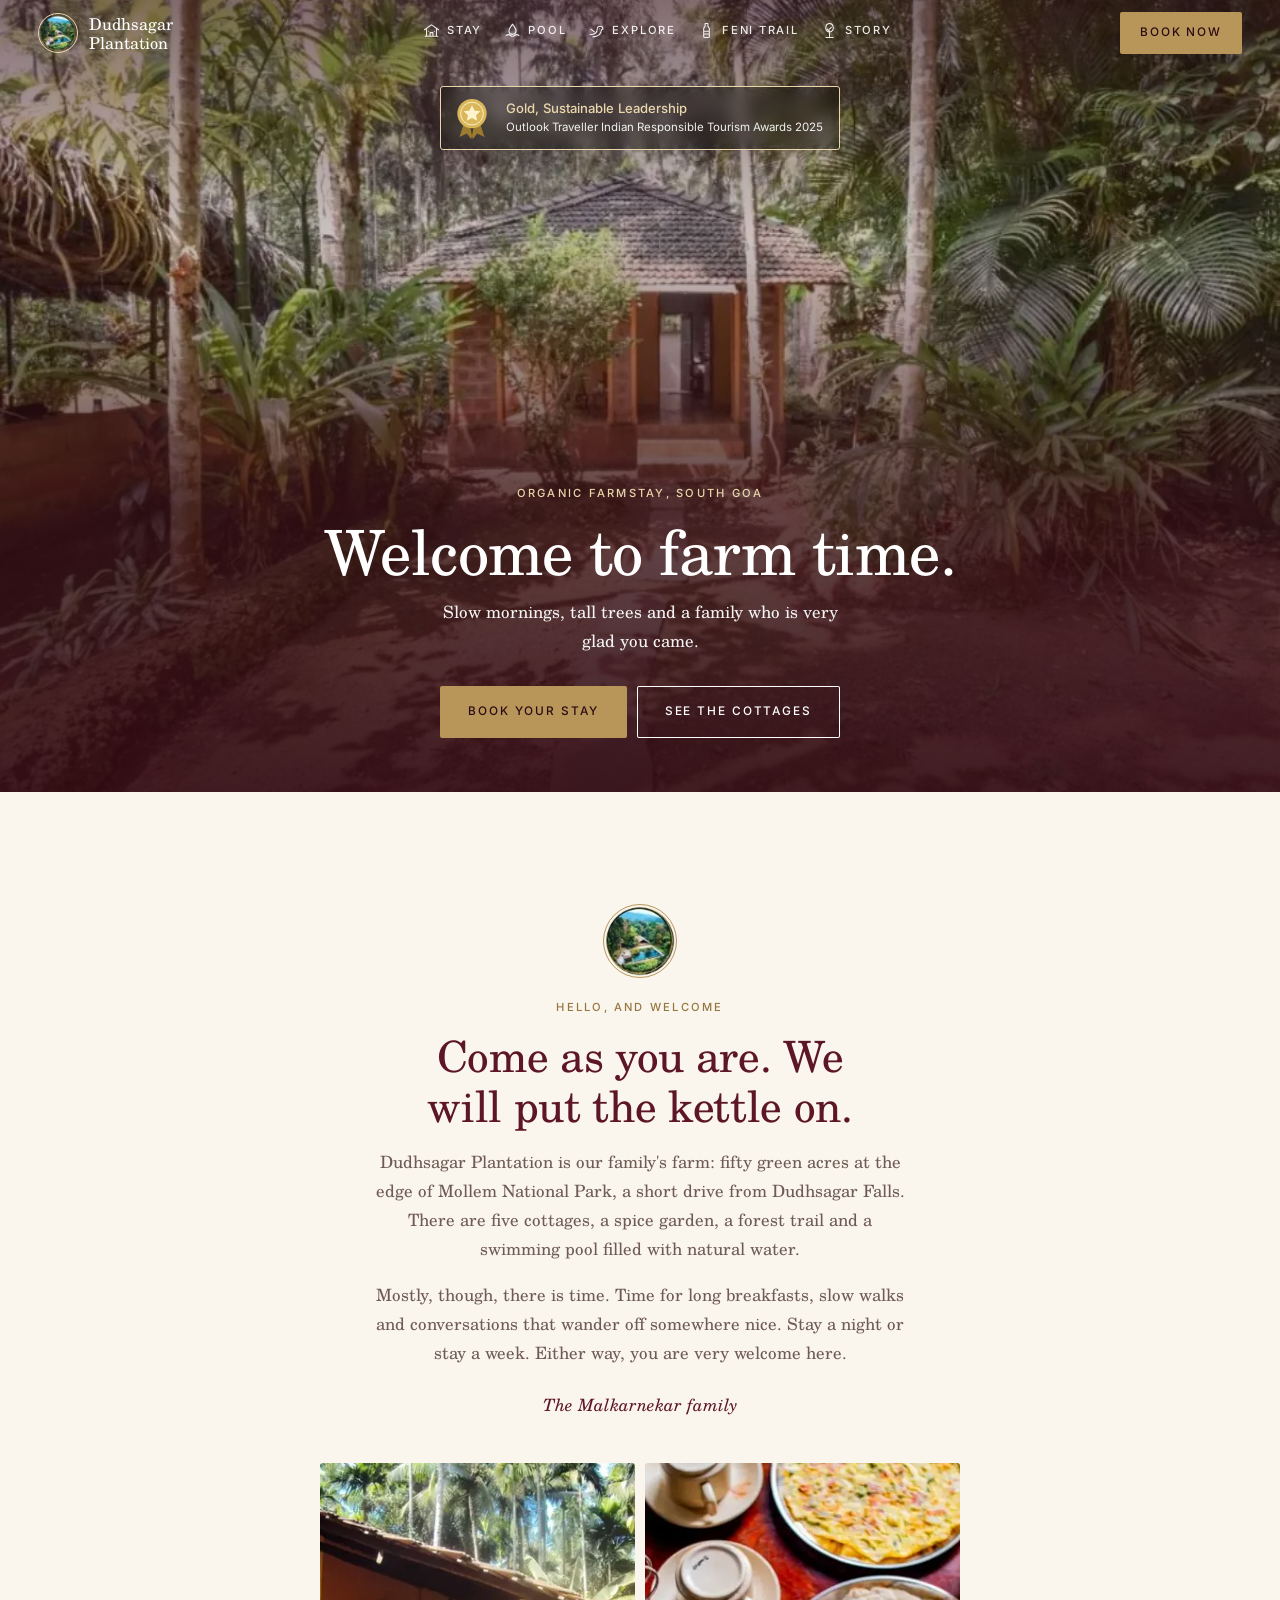
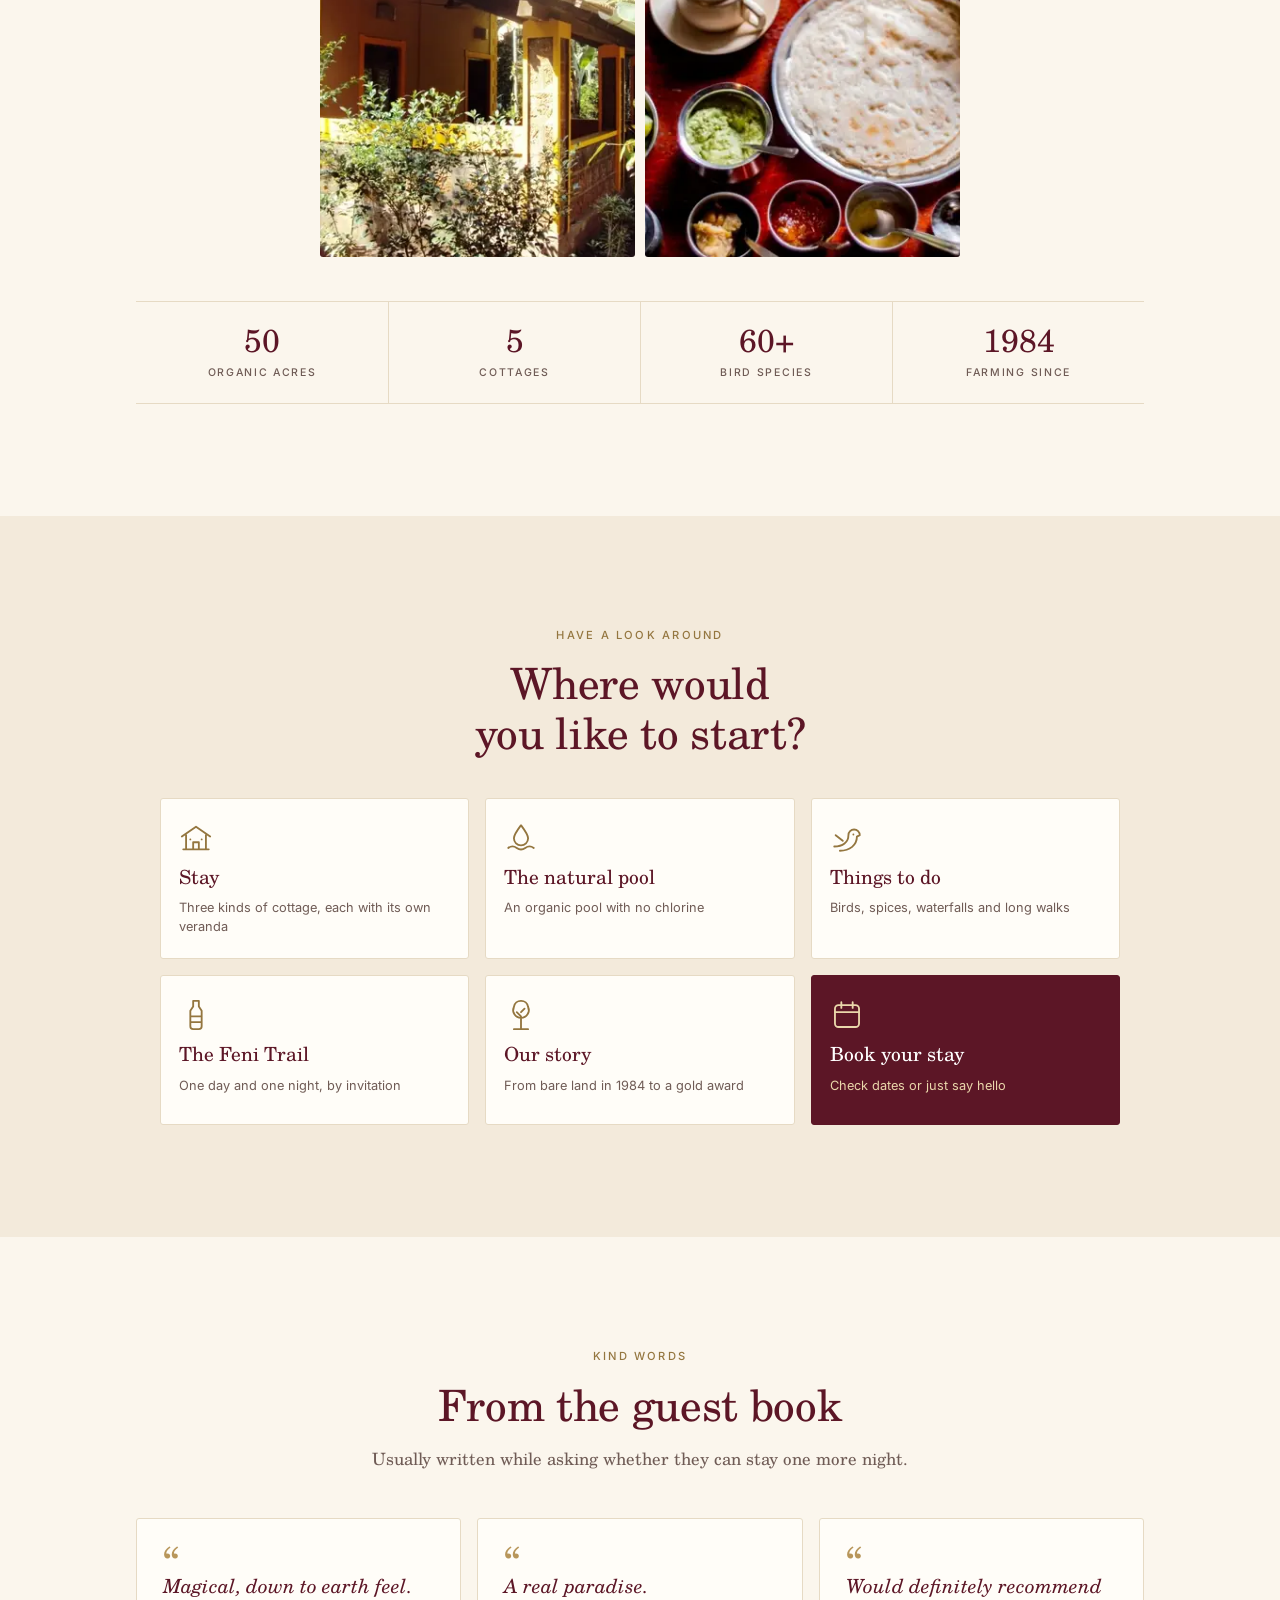
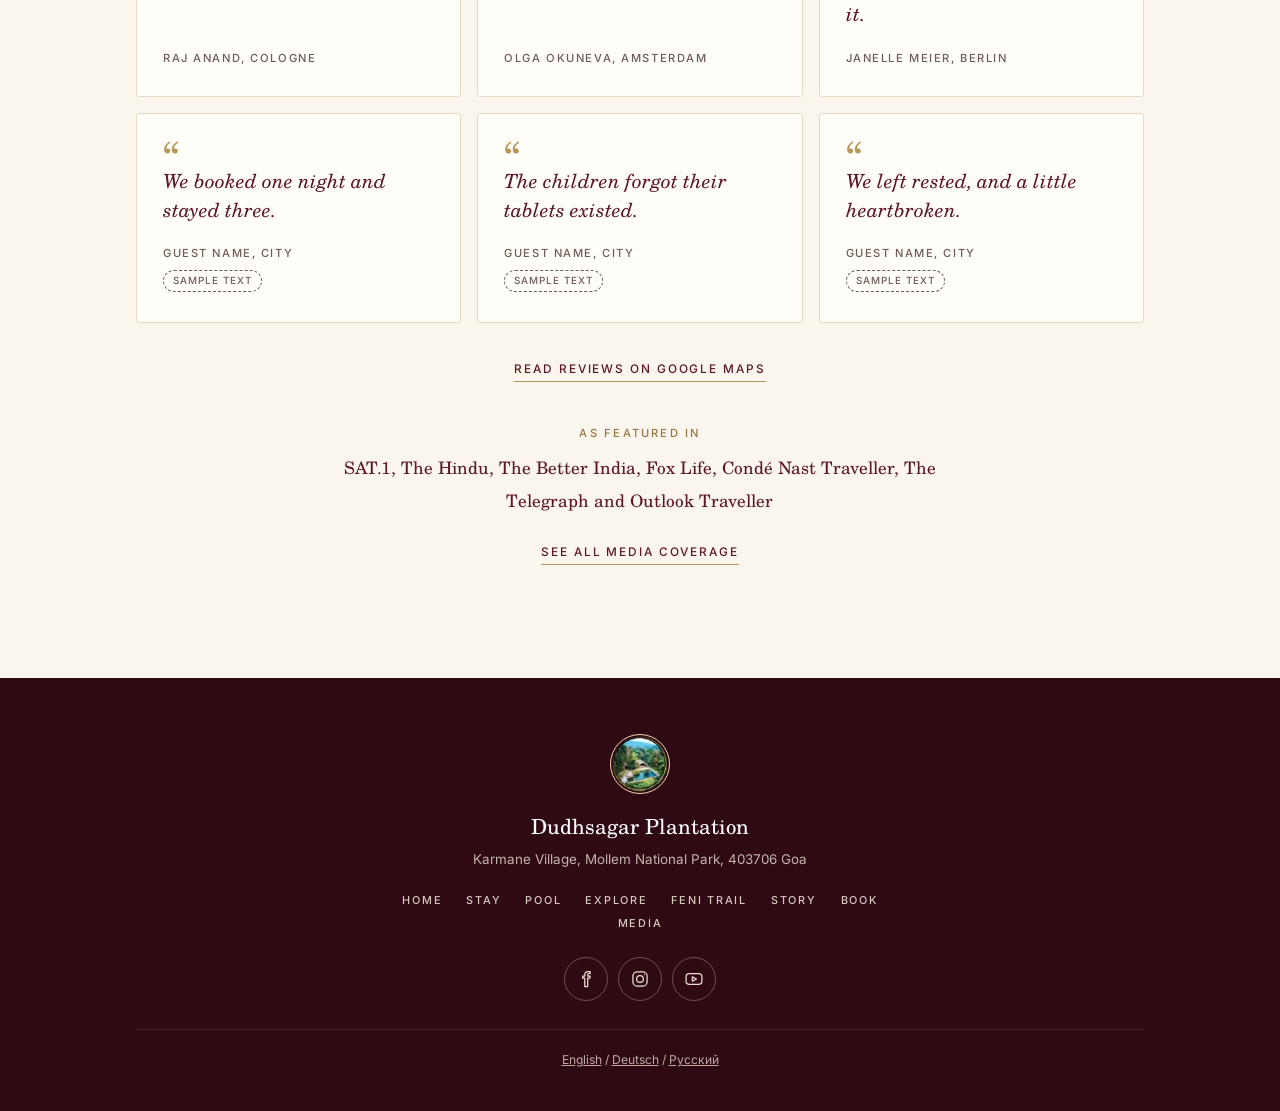
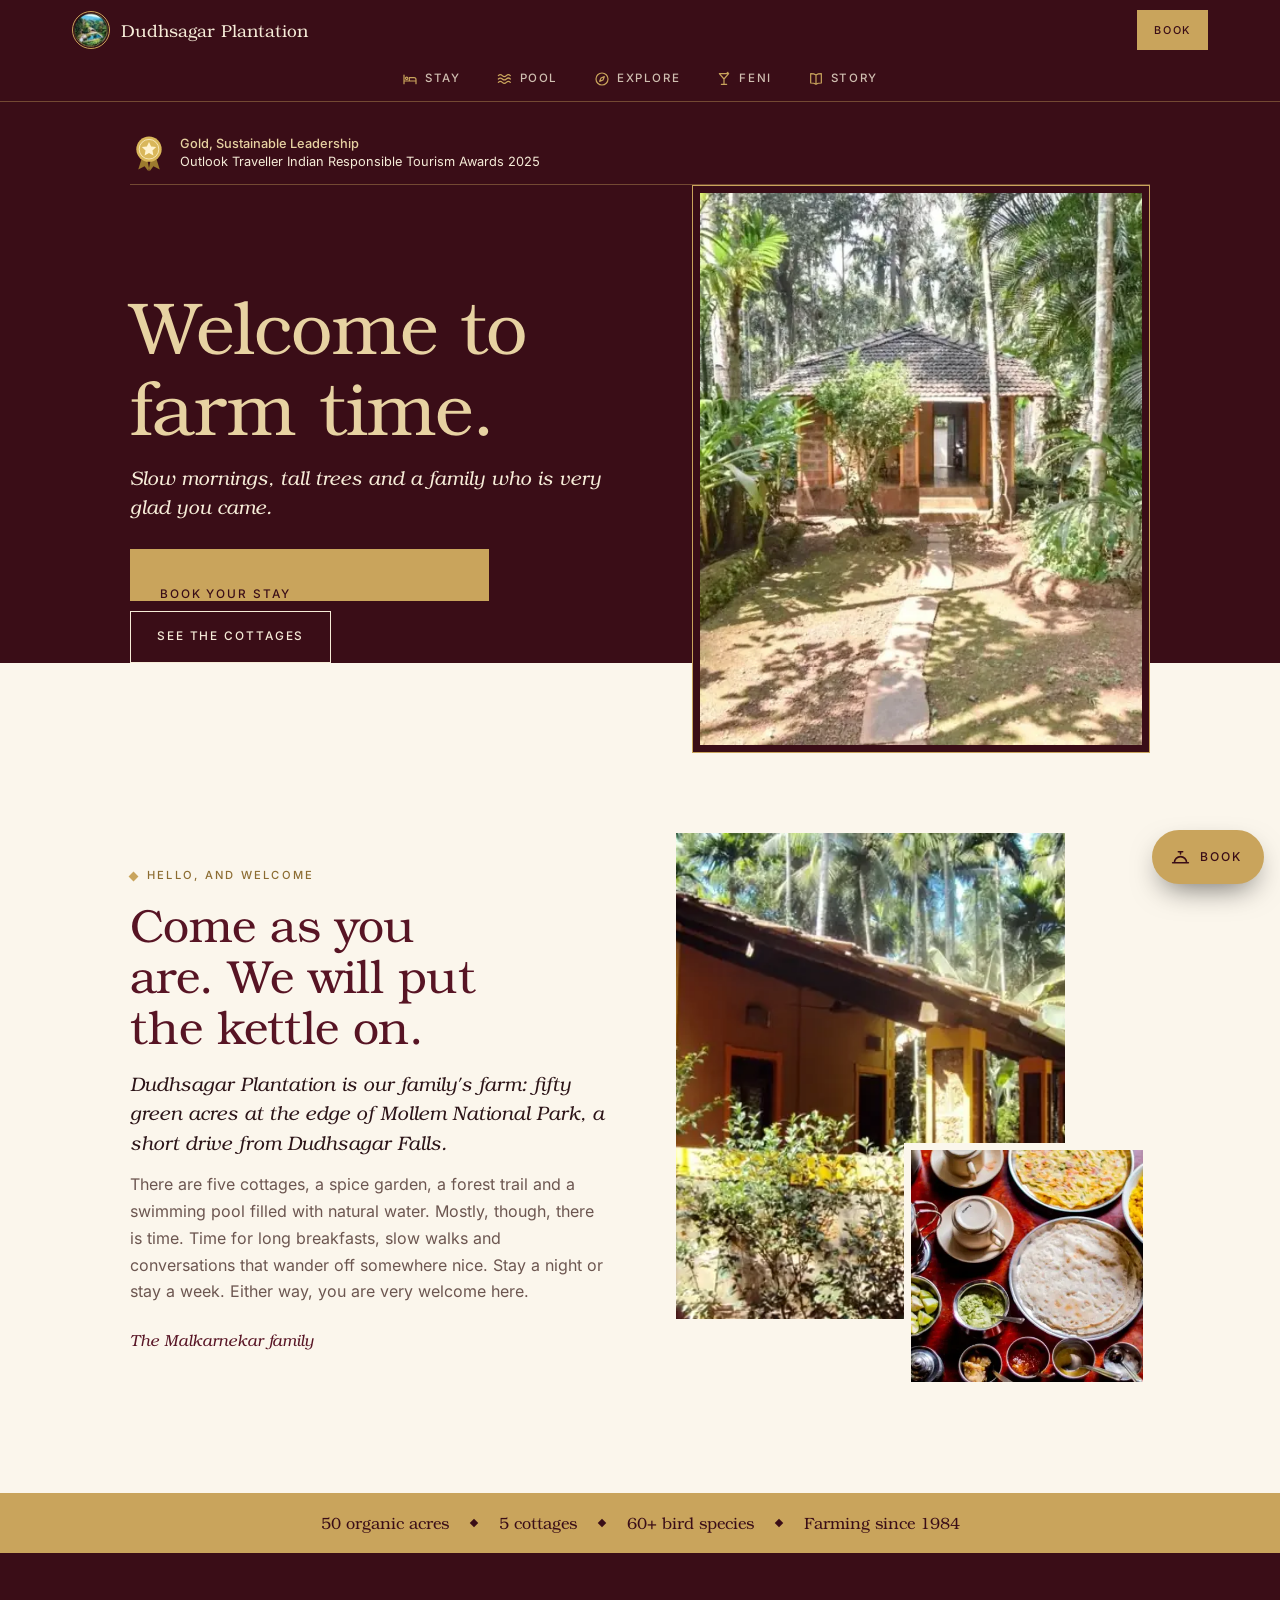
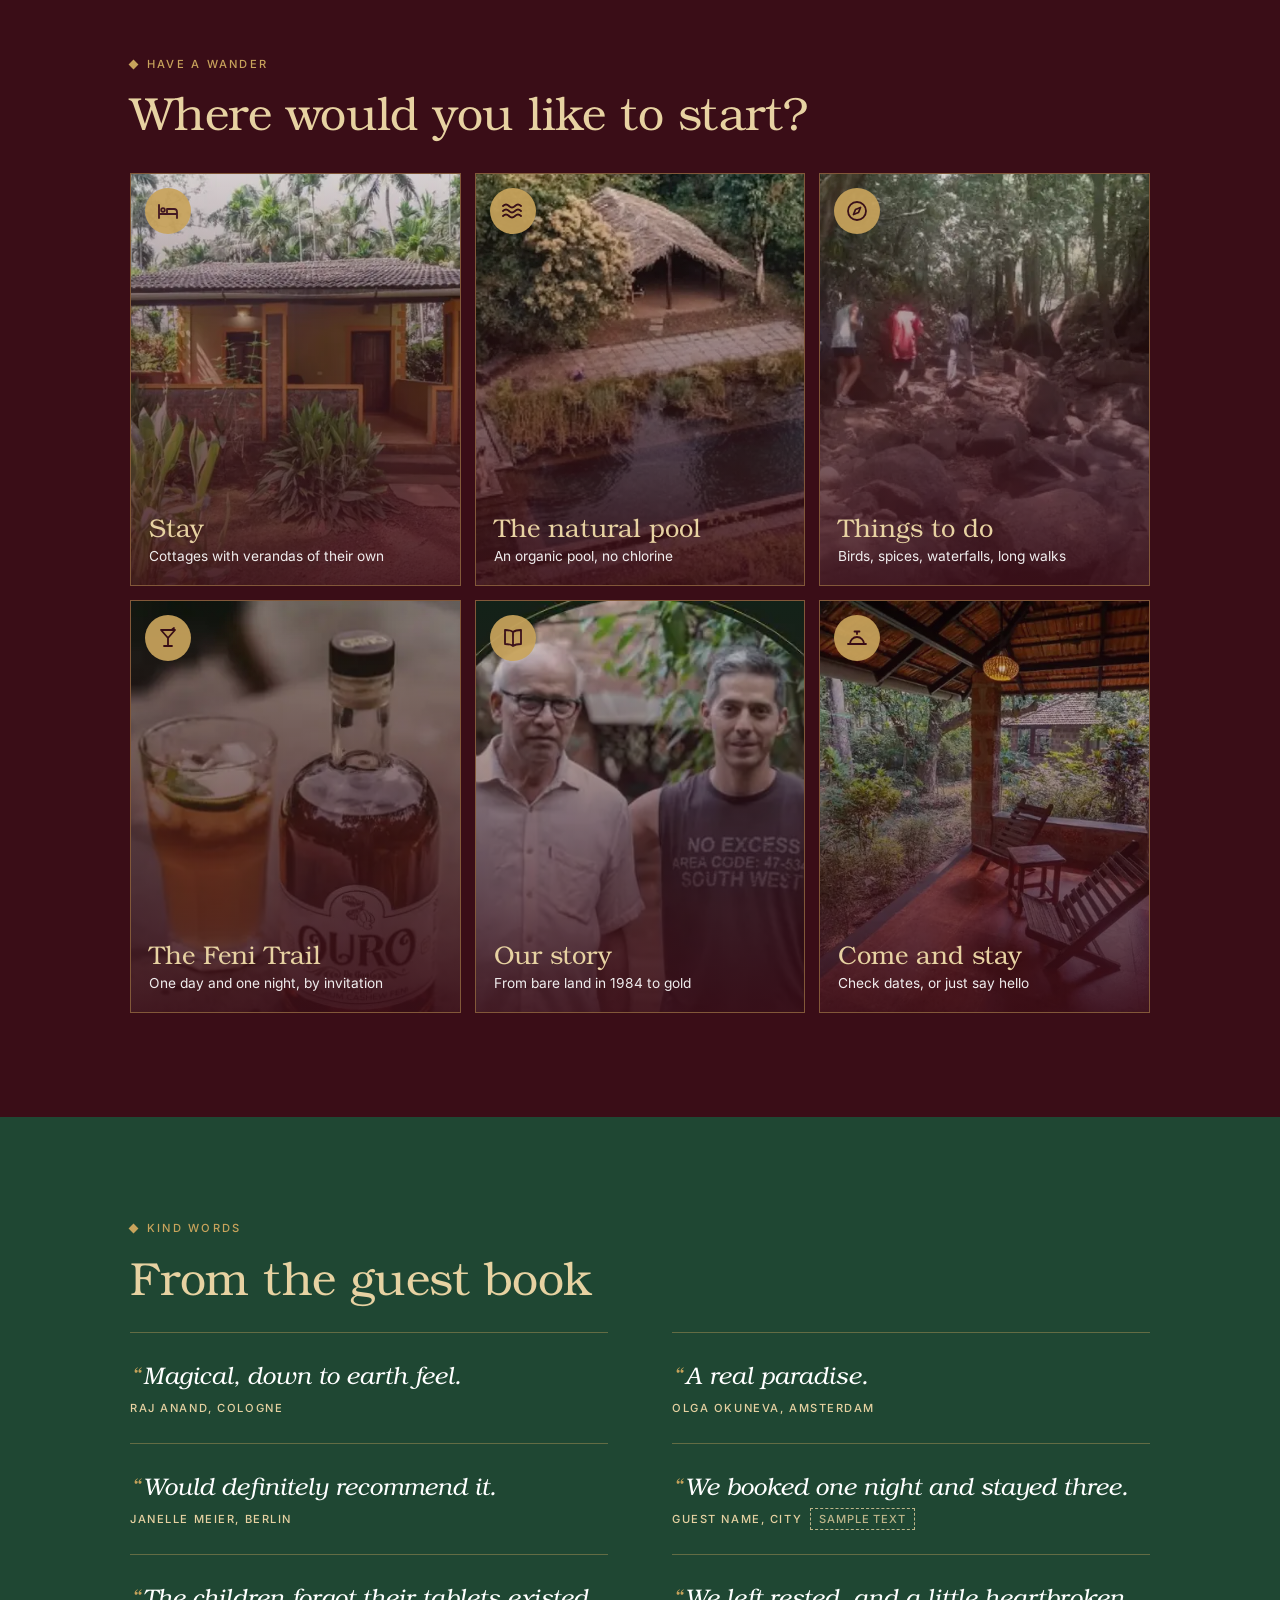
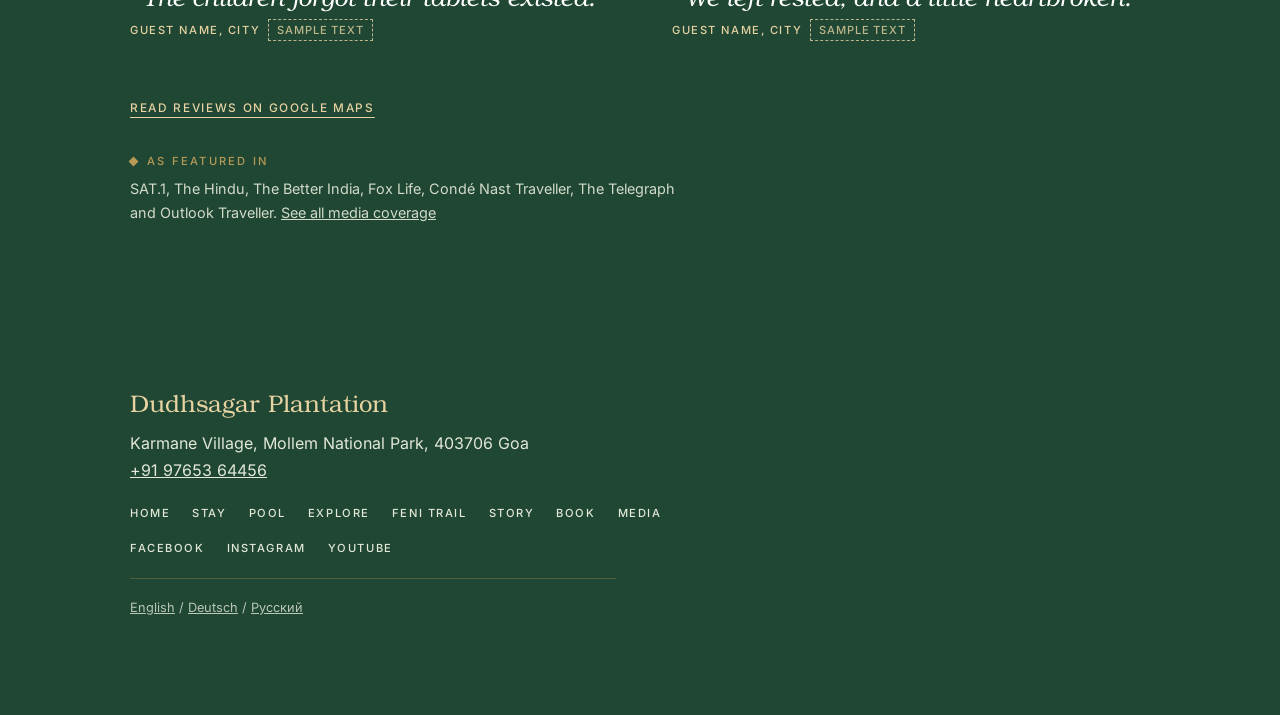
